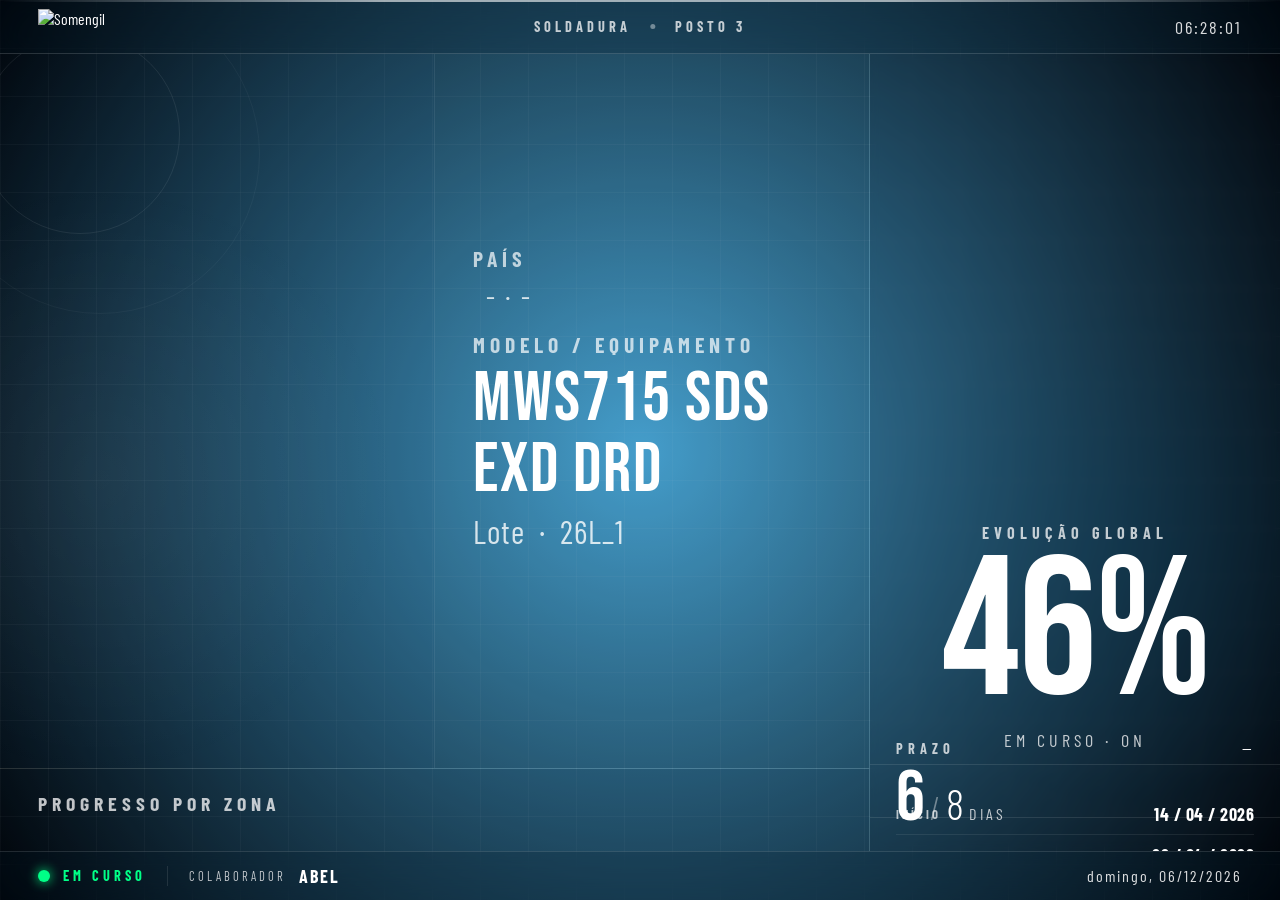
==== 3/index.html @ 0447f0f2 "Estrutura 1-5 (PS1, PS2a, PS3, PS4, PS5) com estilo partilhado shared/weld.css Co-Authored-By: Claud" ====
<!DOCTYPE html>
<html lang="pt">
<head>
<meta charset="UTF-8">
<meta name="viewport" content="width=device-width, initial-scale=1.0">
<title>SOMENGIL · PS3</title>
<link href="https://fonts.googleapis.com/css2?family=Bebas+Neue&family=Barlow+Condensed:wght@300;400;600;700;900&display=swap" rel="stylesheet">
<link rel="stylesheet" href="../shared/weld.css">
</head>
<body>

<div class="top-accent"></div>
<div class="bg-grid"></div>
<div class="bg-glow-left"></div>
<div class="bg-glow-right"></div>

<div class="shell">

  <!-- HEADER -->
  <header>
    <div class="h-logo">
      <img src="https://res.cloudinary.com/djxxk3ipz/image/upload/v1776687956/somengil_logo_white_wzwrm0.png" alt="Somengil">
    </div>

    <div class="h-center">
      <span class="h-badge">Soldadura</span>
      <div class="h-sep"></div>
      <span class="h-badge">Posto 3</span>
    </div>

    <span class="h-time" id="htime">—</span>
  </header>

  <!-- MAIN -->
  <main>

    <!-- LEFT -->
    <div class="left">

      <!-- HERO -->
      <div class="hero">
        <div class="hero-evolucao" style="align-items:center;justify-content:center;padding:0;overflow:visible;position:relative;" id="globeContainer">
          <!-- Three.js globe renders here -->
        </div>

        <div class="hero-id">
          <div class="id-modelo-label">País</div>
          <div class="id-pais">
            <span class="id-flag"></span>
            <span class="id-pais-info">- · -</span>
          </div>

          <div class="id-cliente-label" style="margin-top:clamp(10px,2vh,20px);">Modelo / Equipamento</div>
          <div class="id-modelo">MWS715 SDS EXD DRD</div>
          <div class="id-lote">Lote &nbsp;·&nbsp; 26L_1</div>
        </div>
      </div>

      <div class="divider-h"></div>

      <!-- ZONAS -->
      <div class="zonas-panel">
        <div class="zonas-title">Progresso por Zona</div>
        <div class="zonas-grid" id="zonasGrid"></div>
      </div>

    </div>

    <!-- RIGHT -->
    <div class="right">

      <!-- EVOLUÇÃO -->
      <div class="globe-section" style="flex-direction:column;gap:clamp(6px,1vh,10px);position:relative;">
        <div class="h-priority h-priority-left" id="prioridadeAtiva" hidden>
          <span class="h-priority-label">Prioridade Ativa</span>
          <span class="h-priority-value" id="prioridadeAtivaValue">—</span>
        </div>
        <div style="margin-top:auto;font-size:clamp(14px,1.8vh,20px);font-weight:700;letter-spacing:5px;text-transform:uppercase;color:rgba(255,255,255,0.75);">Evolução Global</div>
        <div id="evNum" style="font-family:'Bebas Neue',sans-serif;font-size:clamp(140px,22vh,340px);line-height:.85;letter-spacing:-2px;">46%</div>
        <div id="statusLabel" style="font-size:clamp(15px,2vh,22px);letter-spacing:4px;color:rgba(255,255,255,0.75);text-transform:uppercase;">Em Curso · ON</div>
        <div class="prio-curso" id="prioCurso" hidden>
          <div class="prio-curso-top">
            <div>
              <div class="prio-curso-label">Prioridade em Curso</div>
              <div class="prio-curso-name" id="prioCursoName">—</div>
            </div>
            <div class="prio-curso-pct"><span id="prioCursoPct">0</span><small>%</small></div>
          </div>
          <div class="prio-curso-track">
            <div class="prio-curso-bar" id="prioCursoBar"></div>
          </div>
        </div>
      </div>

      <!-- PRAZO -->
      <div class="prazo-section">
        <div class="prazo-top">
          <span class="prazo-label">Prazo</span>
          <span class="prazo-folga" id="folgaSpan">—</span>
        </div>
        <div class="prazo-numbers">
          <div class="prazo-used" id="prazoUsed">6</div>
          <div class="prazo-div">/</div>
          <div class="prazo-total">8</div>
          <div class="prazo-unit">dias</div>
        </div>
        <div class="prazo-track">
          <div class="prazo-fill-bar" id="prazoBar"></div>
        </div>
      </div>

      <!-- DETALHES -->
      <div class="details-section">
        <div class="details-inner">
          <div class="detail-row">
            <span class="d-k">Início</span>
            <span class="d-v">14 / 04 / 2026</span>
          </div>
          <div class="detail-row">
            <span class="d-k">Previsto</span>
            <span class="d-v">22 / 04 / 2026</span>
          </div>
        </div>
      </div>

    </div>

  </main>

  <!-- FOOTER -->
  <footer>
    <div class="f-left">
      <div class="f-dot"></div>
      <span class="f-status">Em Curso</span>
      <span class="f-op-divider" style="width:1px;height:20px;background:rgba(255,255,255,0.1);margin:0 8px;flex-shrink:0;"></span>
      <span class="f-op-label">Colaborador</span>
      <span class="f-op">ABEL</span>
    </div>
    <div class="f-right">
      <div class="f-date" id="fdate">—</div>
    </div>
  </footer>

</div>

<!-- Vídeo de pausa: aparece a cada ~2.5min (visível enquanto a playlist toca + 2min oculto), canto inf. esquerdo.
     Dois elementos empilhados para suportar crossfade entre vídeos da playlist. -->
<div id="breakVideoStage" class="break-stage">
  <video id="breakVideoA" class="break-video break-video-a is-active" preload="auto" playsinline></video>
  <video id="breakVideoB" class="break-video break-video-b" preload="auto" playsinline></video>
</div>

<script src="https://cdnjs.cloudflare.com/ajax/libs/three.js/r128/three.min.js"></script>
<script src="./ps3-priority-progress.js"></script>
<script>
const SHEET_CONFIG_DEFAULT = {
  id: '1GQUB52a2gKR429bjqJrNkbP5rjR7Z_4v85z9M7_Cr8Y',
  tab: 'PM1',
  keyHeader: null,
  keyValue: null,
  targetHeader: 'EVOLUÇÃO',
  targetColumn: 'Y',
};

// Cache system to avoid multiple fetches
let sheetCache = {};
let sheetCachePromises = {};

function getCacheKey(config) {
  const cfg = Object.assign({}, SHEET_CONFIG_DEFAULT, config);
  return `${cfg.id}|${cfg.tab}`;
}

function getSheetEndpoint(config) {
  const sheetId = encodeURIComponent(config.id);
  const sheetTab = encodeURIComponent(config.tab);
  // Com `range` (ex: 'L22:M26') pede só esse bloco de células, sem linha de cabeçalho.
  if (config.range) {
    return `https://docs.google.com/spreadsheets/d/${sheetId}/gviz/tq?tqx=out:json&sheet=${sheetTab}&range=${encodeURIComponent(config.range)}&headers=0`;
  }
  return `https://docs.google.com/spreadsheets/d/${sheetId}/gviz/tq?tqx=out:json&sheet=${sheetTab}&headers=1`;
}

function parseGvizResponse(text) {
  const match = text.match(/google\.visualization\.Query\.setResponse\((.*)\);?$/s);
  if (!match) {
    throw new Error('Invalid Google Sheets response format');
  }
  return JSON.parse(match[1]);
}

function normalizeString(value) {
  return String(value || '').trim().normalize('NFC').toLowerCase();
}

function columnLetterToIndex(letter) {
  if (!letter) return -1;
  const normalized = String(letter).trim().toUpperCase();
  let index = 0;
  for (let i = 0; i < normalized.length; i += 1) {
    const charCode = normalized.charCodeAt(i);
    if (charCode < 65 || charCode > 90) {
      return -1;
    }
    index = index * 26 + (charCode - 65 + 1);
  }
  return index - 1;
}

function findSheetCell(table, headerLabel, fallbackColumn) {
  if (!table || !Array.isArray(table.cols)) {
    return -1;
  }

  // Prioritize column letter if provided
  if (fallbackColumn) {
    const fallbackIndex = columnLetterToIndex(fallbackColumn);
    if (fallbackIndex >= 0 && fallbackIndex < table.cols.length) {
      return fallbackIndex;
    }
  }

  // Fall back to header matching
  if (headerLabel) {
    const label = normalizeString(headerLabel);
    return table.cols.findIndex(col => normalizeString(col.label || col.id || '') === label);
  }

  return -1;
}

function getValueFromRow(row, index) {
  if (!row || !Array.isArray(row.c) || index < 0) {
    return null;
  }
  const cell = row.c[index];
  if (!cell) {
    return null;
  }
  return cell.v != null ? cell.v : (cell.f != null ? cell.f : null);
}

function findRowByKey(table, keyHeader, keyValue) {
  if (!Array.isArray(table.rows) || table.rows.length === 0) {
    return null;
  }
  if (keyHeader && keyValue) {
    const keyIndex = findSheetCell(table, keyHeader);
    if (keyIndex >= 0) {
      const found = table.rows.find(row => {
        const cellValue = getValueFromRow(row, keyIndex);
        return normalizeString(cellValue) === normalizeString(keyValue);
      });
      if (found) {
        return found;
      }
    }
  }
  return table.rows[0] || null;
}

function parseSheetPercentage(value) {
  if (value == null) {
    return null;
  }

  if (typeof value === 'number') {
    const pct = Math.abs(value) <= 1 ? value * 100 : value;
    return Math.round(pct);
  }

  const str = String(value).trim();
  const percentMatch = str.match(/^(-?\d+(?:[\.,]\d+)?)\s*%$/);
  if (percentMatch) {
    return Math.round(Number(percentMatch[1].replace(',', '.')));
  }

  const numericMatch = str.replace(/\s+/g, '').replace(',', '.').match(/(-?\d+(?:\.\d+)?)/);
  if (!numericMatch) {
    return null;
  }
  const numeric = Number(numericMatch[1]);
  const pct = numeric <= 1 ? numeric * 100 : numeric;
  return Math.round(pct);
}

function parseSheetDate(value) {
  if (value == null) {
    return null;
  }

  // Handle Google Sheets date format like "Date(2026,3,14)"
  const dateMatch = String(value).match(/Date\((\d+),(\d+),(\d+)\)/);
  if (dateMatch) {
    const year = parseInt(dateMatch[1]);
    const month = parseInt(dateMatch[2]); // 0-based in JS Date
    const day = parseInt(dateMatch[3]);
    const date = new Date(year, month, day);
    return date;
  }

  // Try to parse as regular date string
  const date = new Date(String(value));
  if (!isNaN(date.getTime())) {
    return date;
  }

  return null;
}

function formatSheetDate(value) {
  const date = parseSheetDate(value);
  if (!date) {
    return String(value);
  }
  return date.toLocaleDateString('pt-PT', { day: '2-digit', month: '2-digit', year: 'numeric' });
}

function getDaysDiff(dateValue1, dateValue2) {
  const date1 = parseSheetDate(dateValue1);
  const date2 = parseSheetDate(dateValue2);
  
  if (!date1 || !date2) {
    return null;
  }

  // Reset time to midnight for accurate day difference
  date1.setHours(0, 0, 0, 0);
  date2.setHours(0, 0, 0, 0);

  return Math.floor((date2 - date1) / (1000 * 60 * 60 * 24));
}

async function fetchSheetTable(config) {
  const endpoint = getSheetEndpoint(config);
  const response = await fetch(endpoint, { cache: 'no-cache' });
  if (!response.ok) {
    throw new Error(`Sheet fetch failed: ${response.status} ${response.statusText}`);
  }
  const text = await response.text();
  const json = parseGvizResponse(text);
  if (!json || !json.table) {
    throw new Error('Sheet response did not contain table data');
  }
  return json.table;
}

function buildRowLookup(table, row) {
  const valuesByHeader = {};
  const valuesByColumn = {};

  if (!row || !Array.isArray(table.cols)) {
    return { valuesByHeader, valuesByColumn };
  }

  table.cols.forEach((col, index) => {
    const value = getValueFromRow(row, index);
    valuesByColumn[index] = value;

    const normalizedLabel = normalizeString(col.label || col.id || `col${index}`);
    valuesByHeader[normalizedLabel] = value;
  });

  return { valuesByHeader, valuesByColumn };
}

async function loadSheetDataCached(config = {}, options = {}) {
  const cfg = Object.assign({}, SHEET_CONFIG_DEFAULT, config);
  const cacheKey = getCacheKey(cfg);
  const forceReload = options.forceReload === true;

  if (!forceReload && sheetCache[cacheKey]) {
    return sheetCache[cacheKey];
  }

  if (!forceReload && sheetCachePromises[cacheKey]) {
    return await sheetCachePromises[cacheKey];
  }

  const promise = (async () => {
    const table = await fetchSheetTable(cfg);
    const row = findRowByKey(table, cfg.keyHeader, cfg.keyValue);
    if (!row) {
      throw new Error('No data row found in sheet');
    }

    const lookup = buildRowLookup(table, row);
    const result = { table, row, valuesByHeader: lookup.valuesByHeader, valuesByColumn: lookup.valuesByColumn };

    sheetCache[cacheKey] = result;
    delete sheetCachePromises[cacheKey];
    return result;
  })();

  sheetCachePromises[cacheKey] = promise;
  try {
    return await promise;
  } catch (error) {
    delete sheetCachePromises[cacheKey];
    throw error;
  }
}

async function loadSheetRow(config = {}) {
  const cached = await loadSheetDataCached(config);
  return cached;
}

function getSheetRowValue(rowData, targetHeader, targetColumn) {
  if (!rowData) {
    return null;
  }

  if (targetHeader) {
    const normalizedHeader = normalizeString(targetHeader);
    if (Object.prototype.hasOwnProperty.call(rowData.valuesByHeader, normalizedHeader)) {
      return rowData.valuesByHeader[normalizedHeader];
    }
  }

  if (targetColumn) {
    const index = columnLetterToIndex(targetColumn);
    if (index >= 0) {
      return rowData.valuesByColumn[index];
    }
  }

  return null;
}

async function loadSheetValue(config = {}) {
  const cfg = Object.assign({}, SHEET_CONFIG_DEFAULT, config);
  const cached = await loadSheetDataCached(cfg);

  return getSheetRowValue(cached, cfg.targetHeader, cfg.targetColumn);
}

function rowValuesSnapshot(rowData) {
  if (!rowData || !rowData.valuesByHeader) {
    return '';
  }
  const entries = Object.entries(rowData.valuesByHeader).sort(([a], [b]) => a.localeCompare(b));
  return JSON.stringify(entries);
}

// Watcher genérico de um separador inteiro: re-fetcha periodicamente e chama
// onChange sempre que o conteúdo da tabela mudar (snapshot por hash das células).
function watchSheetTab(config = {}, onChange, intervalMs = 20000) {
  const cfg = Object.assign({}, SHEET_CONFIG_DEFAULT, config);
  let lastSnapshot = null;
  let stopped = false;

  function tableSnapshot(table) {
    if (!table || !Array.isArray(table.rows)) return '';
    // Concatena valores brutos de todas as linhas/colunas
    const parts = [];
    for (let i = 0; i < table.rows.length; i += 1) {
      const row = table.rows[i];
      if (!row || !Array.isArray(row.c)) { parts.push(''); continue; }
      for (let j = 0; j < row.c.length; j += 1) {
        const cell = row.c[j];
        parts.push(cell ? (cell.v != null ? String(cell.v) : (cell.f != null ? String(cell.f) : '')) : '');
      }
      parts.push('|');
    }
    return parts.join(',');
  }

  async function check() {
    if (stopped) return;
    try {
      const table = await fetchSheetTable(cfg);
      const snapshot = tableSnapshot(table);
      if (snapshot !== lastSnapshot) {
        lastSnapshot = snapshot;
        onChange();
      }
    } catch (error) {
      console.warn(`Sheet watch error (${cfg.tab}):`, error);
    }
  }

  check();
  const intervalId = setInterval(check, intervalMs);
  return () => {
    stopped = true;
    clearInterval(intervalId);
  };
}

function watchSheetRow(config = {}, onChange, intervalMs = 20000) {
  let lastSnapshot = null;
  let stopped = false;

  async function check() {
    if (stopped) return;
    try {
      const cached = await loadSheetDataCached(config, { forceReload: true });
      const snapshot = rowValuesSnapshot(cached);
      if (snapshot !== lastSnapshot) {
        lastSnapshot = snapshot;
        onChange(cached);
      }
    } catch (error) {
      console.warn('Sheet watch error:', error);
    }
  }

  check();
  const intervalId = setInterval(check, intervalMs);
  return () => {
    stopped = true;
    clearInterval(intervalId);
  };
}

/**
 * Calcula dias úteis (segunda a sexta) entre duas datas em Portugal
 * @param {Date|String|Number} startDate - Data inicial
 * @param {Date|String|Number} endDate - Data final
 * @param {Boolean} includeStartDay - Se inclui o primeiro dia (padrão: true)
 * @param {Number} year - Ano para determinar feriados (padrão: ano da startDate)
 * @returns {Number} Número de dias úteis
 */
function getWorkDaysCount(startDate, endDate, includeStartDay = true, year = null) {
  const start = parseSheetDate(startDate);
  const end = parseSheetDate(endDate);
  
  if (!start || !end) {
    return null;
  }

  // Feriados nacionais em Portugal (formato: MM-DD)
  const ptHolidays = [
    '01-01', // Ano Novo
    '04-25', // Dia da Liberdade
    '05-01', // Dia do Trabalho
    '06-10', // Dia de Portugal
    '08-15', // Assunção
    '10-05', // Proclamação da República
    '11-01', // Dia de Todos os Santos
    '12-01', // Restauração da Independência
    '12-25', // Natal
  ];

  // Feriados móveis para 2026
  const mobileHolidays2026 = [
    '02-17', // Terça de Carnaval
    '04-17', // Sexta-feira Santa
  ];

  const year4Start = start.getFullYear();
  if (year === year4Start) {
    ptHolidays.push(...mobileHolidays2026);
  }

  const isHoliday = (date) => {
    const monthDay = String(date.getMonth() + 1).padStart(2, '0') + '-' + String(date.getDate()).padStart(2, '0');
    return ptHolidays.includes(monthDay);
  };

  const isWorkDay = (date) => {
    const dayOfWeek = date.getDay();
    // 0 = domingo, 1 = segunda, ..., 5 = sexta, 6 = sábado
    return dayOfWeek >= 1 && dayOfWeek <= 5 && !isHoliday(date);
  };

  let count = 0;
  const current = new Date(start);
  current.setHours(0, 0, 0, 0);
  end.setHours(0, 0, 0, 0);

  // Ajestar se não inclui o dia de início
  if (!includeStartDay) {
    current.setDate(current.getDate() + 1);
  }

  while (current <= end) {
    if (isWorkDay(current)) {
      count++;
    }
    current.setDate(current.getDate() + 1);
  }

  return count;
}

/**
 * Retorna informações de prazo com dias úteis
 * @param {Date|String|Number} startDate - Data de início
 * @param {Date|String|Number} dueDate - Data prevista
 * @param {Date|String|Number} todayDate - Data atual (padrão: hoje)
 * @returns {Object} { totalWorkDays, remainingWorkDays, percentage }
 */
function getDeadlineInfo(startDate, dueDate, todayDate = new Date()) {
  const start = parseSheetDate(startDate);
  const due = parseSheetDate(dueDate);
  const today = parseSheetDate(todayDate);
  
  if (!start || !due || !today) {
    return null;
  }

  const totalWorkDays = getWorkDaysCount(start, due, true, start.getFullYear());
  const remainingWorkDays = getWorkDaysCount(today, due, false, today.getFullYear());
  
  return {
    totalWorkDays,
    remainingWorkDays,
    daysElapsed: totalWorkDays - remainingWorkDays,
    percentage: totalWorkDays > 0 ? Math.round(((totalWorkDays - remainingWorkDays) / totalWorkDays) * 100) : 0
  };
}

/**
 * Retorna o emoji da bandeira baseado no nome do país
 * @param {String} countryName - Nome do país
 * @returns {String} Emoji da bandeira ou 🇺🇳 se não encontrado
 */
function getCountryFlag(countryName) {
  if (!countryName || typeof countryName !== 'string') {
    return '🇺🇳'; // United Nations flag as fallback
  }

  const country = countryName.trim().toLowerCase();

  // Mapeamento de países para códigos ISO de 2 letras
  const countryMap = {
    'portugal': 'PT',
    'portuguesa': 'PT',
    'espanha': 'ES',
    'spain': 'ES',
    'frança': 'FR',
    'france': 'FR',
    'itália': 'IT',
    'italy': 'IT',
    'alemanha': 'DE',
    'germany': 'DE',
    'reino unido': 'GB',
    'united kingdom': 'GB',
    'uk': 'GB',
    'estados unidos': 'US',
    'united states': 'US',
    'usa': 'US',
    'brasil': 'BR',
    'brazil': 'BR',
    'méxico': 'MX',
    'mexico': 'MX',
    'peru': 'PE',
    'perú': 'PE',
    'chile': 'CL',
    'colômbia': 'CO',
    'colombia': 'CO',
    'argentina': 'AR',
    'equador': 'EC',
    'ecuador': 'EC',
    'uruguai': 'UY',
    'uruguay': 'UY',
    'paraguai': 'PY',
    'paraguay': 'PY',
    'venezuela': 'VE',
    'bolívia': 'BO',
    'bolivia': 'BO',
    'panamá': 'PA',
    'panama': 'PA',
    'costa rica': 'CR',
    'costa-rica': 'CR',
    'nicarágua': 'NI',
    'nicaragua': 'NI',
    'honduras': 'HN',
    'el salvador': 'SV',
    'elsalvador': 'SV',
    'guatemala': 'GT',
    'belize': 'BZ',
    'andorra': 'AD',
    'angola': 'AO',
    'moçambique': 'MZ',
    'mozambique': 'MZ',
    'cabo verde': 'CV',
    'caboverde': 'CV',
    'guiné-bissau': 'GW',
    'guine-bissau': 'GW',
    'são tomé e príncipe': 'ST',
    'sao tome e principe': 'ST',
    'timor-leste': 'TL',
    'timor leste': 'TL',
    'macau': 'MO',
    'macao': 'MO',
    // Resto da Europa
    'suiça': 'CH',
    'suíça': 'CH',
    'suica': 'CH',
    'switzerland': 'CH',
    'áustria': 'AT',
    'austria': 'AT',
    'bélgica': 'BE',
    'belgica': 'BE',
    'belgium': 'BE',
    'holanda': 'NL',
    'países baixos': 'NL',
    'paises baixos': 'NL',
    'netherlands': 'NL',
    'luxemburgo': 'LU',
    'luxembourg': 'LU',
    'irlanda': 'IE',
    'ireland': 'IE',
    'noruega': 'NO',
    'norway': 'NO',
    'suécia': 'SE',
    'suecia': 'SE',
    'sweden': 'SE',
    'finlândia': 'FI',
    'finlandia': 'FI',
    'finland': 'FI',
    'dinamarca': 'DK',
    'denmark': 'DK',
    'islândia': 'IS',
    'islandia': 'IS',
    'iceland': 'IS',
    'polónia': 'PL',
    'polonia': 'PL',
    'poland': 'PL',
    'república checa': 'CZ',
    'republica checa': 'CZ',
    'czech republic': 'CZ',
    'czechia': 'CZ',
    'eslováquia': 'SK',
    'eslovaquia': 'SK',
    'slovakia': 'SK',
    'hungria': 'HU',
    'hungary': 'HU',
    'roménia': 'RO',
    'romenia': 'RO',
    'romania': 'RO',
    'bulgária': 'BG',
    'bulgaria': 'BG',
    'grécia': 'GR',
    'grecia': 'GR',
    'greece': 'GR',
    'ucrânia': 'UA',
    'ucrania': 'UA',
    'ukraine': 'UA',
    'turquia': 'TR',
    'turkey': 'TR',
    // Médio Oriente
    'israel': 'IL',
    'arábia saudita': 'SA',
    'arabia saudita': 'SA',
    'saudi arabia': 'SA',
    'emirados árabes unidos': 'AE',
    'emirados arabes unidos': 'AE',
    'uae': 'AE',
    'qatar': 'QA',
    'catar': 'QA',
    'kuwait': 'KW',
    'líbano': 'LB',
    'libano': 'LB',
    'lebanon': 'LB',
    'jordânia': 'JO',
    'jordania': 'JO',
    'jordan': 'JO',
    // Ásia
    'china': 'CN',
    'japão': 'JP',
    'japao': 'JP',
    'japan': 'JP',
    'coreia do sul': 'KR',
    'south korea': 'KR',
    'india': 'IN',
    'índia': 'IN',
    'indonésia': 'ID',
    'indonesia': 'ID',
    'tailândia': 'TH',
    'tailandia': 'TH',
    'thailand': 'TH',
    'vietname': 'VN',
    'vietnam': 'VN',
    'filipinas': 'PH',
    'philippines': 'PH',
    'malásia': 'MY',
    'malasia': 'MY',
    'malaysia': 'MY',
    'singapura': 'SG',
    'singapore': 'SG',
    // Norte de África
    'marrocos': 'MA',
    'morocco': 'MA',
    'argélia': 'DZ',
    'argelia': 'DZ',
    'algeria': 'DZ',
    'tunísia': 'TN',
    'tunisia': 'TN',
    'egito': 'EG',
    'egipto': 'EG',
    'egypt': 'EG',
    // África subsaariana
    'áfrica do sul': 'ZA',
    'africa do sul': 'ZA',
    'south africa': 'ZA',
    'nigéria': 'NG',
    'nigeria': 'NG',
    'quénia': 'KE',
    'quenia': 'KE',
    'kenya': 'KE',
    // América do Norte
    'canadá': 'CA',
    'canada': 'CA',
    // Oceania
    'austrália': 'AU',
    'australia': 'AU',
    'nova zelândia': 'NZ',
    'nova zelandia': 'NZ',
    'new zealand': 'NZ'
  };

  const countryCode = countryMap[country];
  if (!countryCode) {
    return '🇺🇳'; // Fallback
  }

  // Converter código ISO para emoji de bandeira
  // A = 127462 (🇦), B = 127463 (🇧), etc.
  const flag = countryCode
    .toUpperCase()
    .split('')
    .map(char => String.fromCodePoint(127462 + char.charCodeAt(0) - 65))
    .join('');

  return flag;
}

/**
 * Retorna as coordenadas geográficas (latitude, longitude) de um país
 * @param {String} countryName - Nome do país
 * @returns {Object} {lat, lon} ou coordenadas de Portugal como fallback
 */
function getCountryCoordinates(countryName) {
  if (!countryName || typeof countryName !== 'string') {
    return { lat: 38.7, lon: -9.1 }; // Portugal como fallback
  }

  const country = countryName.trim().toLowerCase();

  // Mapeamento de países para coordenadas [latitude, longitude]
  const coordinatesMap = {
    'portugal': { lat: 38.7, lon: -9.1 },
    'portuguesa': { lat: 38.7, lon: -9.1 },
    'espanha': { lat: 40.4, lon: -3.7 },
    'spain': { lat: 40.4, lon: -3.7 },
    'frança': { lat: 48.9, lon: 2.4 },
    'france': { lat: 48.9, lon: 2.4 },
    'itália': { lat: 41.9, lon: 12.5 },
    'italy': { lat: 41.9, lon: 12.5 },
    'alemanha': { lat: 52.5, lon: 13.4 },
    'germany': { lat: 52.5, lon: 13.4 },
    'reino unido': { lat: 51.5, lon: -0.1 },
    'united kingdom': { lat: 51.5, lon: -0.1 },
    'uk': { lat: 51.5, lon: -0.1 },
    'estados unidos': { lat: 38.9, lon: -77.0 },
    'united states': { lat: 38.9, lon: -77.0 },
    'usa': { lat: 38.9, lon: -77.0 },
    'brasil': { lat: -15.8, lon: -47.9 },
    'brazil': { lat: -15.8, lon: -47.9 },
    'méxico': { lat: 19.4, lon: -99.1 },
    'mexico': { lat: 19.4, lon: -99.1 },
    'peru': { lat: -9.2, lon: -75.0 },
    'perú': { lat: -9.2, lon: -75.0 },
    'chile': { lat: -33.4, lon: -70.7 },
    'colômbia': { lat: 4.7, lon: -74.1 },
    'colombia': { lat: 4.7, lon: -74.1 },
    'argentina': { lat: -34.6, lon: -58.4 },
    'equador': { lat: -0.2, lon: -78.5 },
    'ecuador': { lat: -0.2, lon: -78.5 },
    'uruguai': { lat: -34.9, lon: -56.2 },
    'uruguay': { lat: -34.9, lon: -56.2 },
    'paraguai': { lat: -25.3, lon: -57.6 },
    'paraguay': { lat: -25.3, lon: -57.6 },
    'venezuela': { lat: 10.5, lon: -66.9 },
    'bolívia': { lat: -16.5, lon: -68.1 },
    'bolivia': { lat: -16.5, lon: -68.1 },
    'panamá': { lat: 8.98, lon: -79.5 },
    'panama': { lat: 8.98, lon: -79.5 },
    'costa rica': { lat: 9.93, lon: -84.1 },
    'costa-rica': { lat: 9.93, lon: -84.1 },
    'nicarágua': { lat: 12.1, lon: -86.3 },
    'nicaragua': { lat: 12.1, lon: -86.3 },
    'honduras': { lat: 14.1, lon: -87.2 },
    'el salvador': { lat: 13.7, lon: -89.2 },
    'elsalvador': { lat: 13.7, lon: -89.2 },
    'guatemala': { lat: 14.6, lon: -90.5 },
    'belize': { lat: 17.3, lon: -88.8 },
    'andorra': { lat: 42.5, lon: 1.5 },
    'angola': { lat: -8.8, lon: 13.2 },
    'moçambique': { lat: -25.9, lon: 32.6 },
    'mozambique': { lat: -25.9, lon: 32.6 },
    'cabo verde': { lat: 14.9, lon: -23.5 },
    'caboverde': { lat: 14.9, lon: -23.5 },
    'guiné-bissau': { lat: 11.9, lon: -15.6 },
    'guine-bissau': { lat: 11.9, lon: -15.6 },
    'são tomé e príncipe': { lat: 0.3, lon: 6.7 },
    'sao tome e principe': { lat: 0.3, lon: 6.7 },
    'timor-leste': { lat: -8.6, lon: 125.6 },
    'timor leste': { lat: -8.6, lon: 125.6 },
    'macau': { lat: 22.2, lon: 113.5 },
    'macao': { lat: 22.2, lon: 113.5 },
    // Resto da Europa
    'suiça': { lat: 46.95, lon: 7.45 },
    'suíça': { lat: 46.95, lon: 7.45 },
    'suica': { lat: 46.95, lon: 7.45 },
    'switzerland': { lat: 46.95, lon: 7.45 },
    'áustria': { lat: 48.2, lon: 16.4 },
    'austria': { lat: 48.2, lon: 16.4 },
    'bélgica': { lat: 50.85, lon: 4.35 },
    'belgica': { lat: 50.85, lon: 4.35 },
    'belgium': { lat: 50.85, lon: 4.35 },
    'holanda': { lat: 52.37, lon: 4.9 },
    'países baixos': { lat: 52.37, lon: 4.9 },
    'paises baixos': { lat: 52.37, lon: 4.9 },
    'netherlands': { lat: 52.37, lon: 4.9 },
    'luxemburgo': { lat: 49.6, lon: 6.13 },
    'luxembourg': { lat: 49.6, lon: 6.13 },
    'irlanda': { lat: 53.35, lon: -6.26 },
    'ireland': { lat: 53.35, lon: -6.26 },
    'noruega': { lat: 59.91, lon: 10.75 },
    'norway': { lat: 59.91, lon: 10.75 },
    'suécia': { lat: 59.33, lon: 18.07 },
    'suecia': { lat: 59.33, lon: 18.07 },
    'sweden': { lat: 59.33, lon: 18.07 },
    'finlândia': { lat: 60.17, lon: 24.94 },
    'finlandia': { lat: 60.17, lon: 24.94 },
    'finland': { lat: 60.17, lon: 24.94 },
    'dinamarca': { lat: 55.68, lon: 12.57 },
    'denmark': { lat: 55.68, lon: 12.57 },
    'islândia': { lat: 64.13, lon: -21.82 },
    'islandia': { lat: 64.13, lon: -21.82 },
    'iceland': { lat: 64.13, lon: -21.82 },
    'polónia': { lat: 52.23, lon: 21.01 },
    'polonia': { lat: 52.23, lon: 21.01 },
    'poland': { lat: 52.23, lon: 21.01 },
    'república checa': { lat: 50.08, lon: 14.44 },
    'republica checa': { lat: 50.08, lon: 14.44 },
    'czech republic': { lat: 50.08, lon: 14.44 },
    'czechia': { lat: 50.08, lon: 14.44 },
    'eslováquia': { lat: 48.15, lon: 17.11 },
    'eslovaquia': { lat: 48.15, lon: 17.11 },
    'slovakia': { lat: 48.15, lon: 17.11 },
    'hungria': { lat: 47.5, lon: 19.04 },
    'hungary': { lat: 47.5, lon: 19.04 },
    'roménia': { lat: 44.43, lon: 26.1 },
    'romenia': { lat: 44.43, lon: 26.1 },
    'romania': { lat: 44.43, lon: 26.1 },
    'bulgária': { lat: 42.7, lon: 23.32 },
    'bulgaria': { lat: 42.7, lon: 23.32 },
    'grécia': { lat: 37.98, lon: 23.73 },
    'grecia': { lat: 37.98, lon: 23.73 },
    'greece': { lat: 37.98, lon: 23.73 },
    'ucrânia': { lat: 50.45, lon: 30.52 },
    'ucrania': { lat: 50.45, lon: 30.52 },
    'ukraine': { lat: 50.45, lon: 30.52 },
    'turquia': { lat: 39.93, lon: 32.86 },
    'turkey': { lat: 39.93, lon: 32.86 },
    // Médio Oriente
    'israel': { lat: 31.78, lon: 35.22 },
    'arábia saudita': { lat: 24.71, lon: 46.68 },
    'arabia saudita': { lat: 24.71, lon: 46.68 },
    'saudi arabia': { lat: 24.71, lon: 46.68 },
    'emirados árabes unidos': { lat: 24.45, lon: 54.38 },
    'emirados arabes unidos': { lat: 24.45, lon: 54.38 },
    'uae': { lat: 24.45, lon: 54.38 },
    'qatar': { lat: 25.28, lon: 51.52 },
    'catar': { lat: 25.28, lon: 51.52 },
    'kuwait': { lat: 29.38, lon: 47.99 },
    'líbano': { lat: 33.89, lon: 35.5 },
    'libano': { lat: 33.89, lon: 35.5 },
    'lebanon': { lat: 33.89, lon: 35.5 },
    'jordânia': { lat: 31.95, lon: 35.93 },
    'jordania': { lat: 31.95, lon: 35.93 },
    'jordan': { lat: 31.95, lon: 35.93 },
    // Ásia
    'china': { lat: 39.91, lon: 116.4 },
    'japão': { lat: 35.68, lon: 139.69 },
    'japao': { lat: 35.68, lon: 139.69 },
    'japan': { lat: 35.68, lon: 139.69 },
    'coreia do sul': { lat: 37.57, lon: 126.98 },
    'south korea': { lat: 37.57, lon: 126.98 },
    'india': { lat: 28.61, lon: 77.21 },
    'índia': { lat: 28.61, lon: 77.21 },
    'indonésia': { lat: -6.21, lon: 106.85 },
    'indonesia': { lat: -6.21, lon: 106.85 },
    'tailândia': { lat: 13.75, lon: 100.5 },
    'tailandia': { lat: 13.75, lon: 100.5 },
    'thailand': { lat: 13.75, lon: 100.5 },
    'vietname': { lat: 21.03, lon: 105.85 },
    'vietnam': { lat: 21.03, lon: 105.85 },
    'filipinas': { lat: 14.6, lon: 120.98 },
    'philippines': { lat: 14.6, lon: 120.98 },
    'malásia': { lat: 3.14, lon: 101.69 },
    'malasia': { lat: 3.14, lon: 101.69 },
    'malaysia': { lat: 3.14, lon: 101.69 },
    'singapura': { lat: 1.35, lon: 103.82 },
    'singapore': { lat: 1.35, lon: 103.82 },
    // Norte de África
    'marrocos': { lat: 34.02, lon: -6.83 },
    'morocco': { lat: 34.02, lon: -6.83 },
    'argélia': { lat: 36.75, lon: 3.06 },
    'argelia': { lat: 36.75, lon: 3.06 },
    'algeria': { lat: 36.75, lon: 3.06 },
    'tunísia': { lat: 36.81, lon: 10.18 },
    'tunisia': { lat: 36.81, lon: 10.18 },
    'egito': { lat: 30.04, lon: 31.24 },
    'egipto': { lat: 30.04, lon: 31.24 },
    'egypt': { lat: 30.04, lon: 31.24 },
    // África subsaariana
    'áfrica do sul': { lat: -25.75, lon: 28.19 },
    'africa do sul': { lat: -25.75, lon: 28.19 },
    'south africa': { lat: -25.75, lon: 28.19 },
    'nigéria': { lat: 9.08, lon: 7.4 },
    'nigeria': { lat: 9.08, lon: 7.4 },
    'quénia': { lat: -1.29, lon: 36.82 },
    'quenia': { lat: -1.29, lon: 36.82 },
    'kenya': { lat: -1.29, lon: 36.82 },
    // América do Norte
    'canadá': { lat: 45.42, lon: -75.7 },
    'canada': { lat: 45.42, lon: -75.7 },
    // Oceania
    'austrália': { lat: -35.28, lon: 149.13 },
    'australia': { lat: -35.28, lon: 149.13 },
    'nova zelândia': { lat: -41.29, lon: 174.78 },
    'nova zelandia': { lat: -41.29, lon: 174.78 },
    'new zealand': { lat: -41.29, lon: 174.78 }
  };

  return coordinatesMap[country] || null;
}

</script>
<script>
/* ── CORES ── */
const ec = v => v >= 75 ? '#00ff87' : v >= 40 ? '#00d4ff' : '#ffaa00';
const bc = v => v === 100 ? '#00ff87' : v > 0 ? '#00d4ff' : null;

/* ── CONFIGURAÇÃO DE SHEET ── */
const SHEET_POLL_INTERVAL = 20000;
// PS3 é a fonte primária (watcher detecta mudanças neste separador).
// O renderSheetData re-fetch ao PS3 e a outros separadores via fetchSecondaryRowFields.
const SHEET_CONFIG = { id: '1GQUB52a2gKR429bjqJrNkbP5rjR7Z_4v85z9M7_Cr8Y', tab: 'PS3' };

const FALLBACK_EV = 46;
const evEl = document.getElementById('evNum');
const modelEl = document.querySelector('.id-modelo');
let modelDataAvailable = false;
const MODEL_FALLBACK = modelEl ? modelEl.textContent.trim() : 'MWS715 SDS EXD DRD';
const loteEl = document.querySelector('.id-lote');
const LOTE_FALLBACK = loteEl ? loteEl.textContent.trim() : 'Lote · 26L_1';
const paisInfoEl = document.querySelector('.id-pais-info');
const PAIS_INFO_FALLBACK = paisInfoEl ? paisInfoEl.textContent.trim() : 'Peru · EN';
const flagEl = document.querySelector('.id-flag');
const paisContainerEl = document.querySelector('.id-pais');
const dataInicioEl = document.querySelectorAll('.d-v')[0];
const DATA_INICIO_FALLBACK = dataInicioEl ? dataInicioEl.textContent.trim() : '14 / 04 / 2026';
const dataPrevistaEl = document.querySelectorAll('.d-v')[1];
const DATA_PREVISTA_FALLBACK = dataPrevistaEl ? dataPrevistaEl.textContent.trim() : '22 / 04 / 2026';
const folgaEl = document.getElementById('folgaSpan');
const prazoUsedEl = document.getElementById('prazoUsed');
const prazoBarEl = document.getElementById('prazoBar');
const prazoTotalEl = document.querySelector('.prazo-total');
const statusEl = document.getElementById('statusLabel');
const zg = document.getElementById('zonasGrid');

const ZONA_CONFIGS = [
  { nome: 'Cuba', tab: 'PS3', header: 'CUBA', column: 'O' },
  { nome: 'Estrutura', tab: 'PS3', header: 'ESTRUTURA', column: 'P' },
  {
    nome: 'Planeamento',
    type: 'list',
    tall: true,
    listSource: {
      tab: 'soldaduraEditávelMulti',
      header: 'LOTE',
      column: 'D',
      // Lotes cuja coluna K (FIM SOLDADURA / ACABAMENTO) já está preenchida
      // ficam visualmente esbatidos (concluídos).
      dimHeader: 'FIM SOLDADURA / ACABAMENTO',
      dimColumn: 'K',
      hideHeader: true,
      limit: 5,
    },
  },
  {
    nome: 'Histórico',
    type: 'list',
    listSource: {
      tab: 'PS3',
      mode: 'range-row-headers',
      range: 'CU1:DT2',
      matchValue: '3',
      hideHeader: true,
      gridLayout: { cols: 4, rows: 3, flow: 'column' },
    },
  },
  { nome: 'Envolventes', tab: 'PS3', header: 'Envolventes', column: 'R' },
  { nome: 'Interior', tab: 'PS3', header: 'INTERIOR', column: 'Q' },
  {
    nome: 'Próxima Prioridade',
    type: 'single',
    singleSource: {
      tab: 'PS3',
      header: 'Próxima Prioridade',
      column: 'CN',
    },
  },
];

// Cache simples para a lista de lotes — partilhado pelo refresh periódico
const ZONA_LIST_CACHE = {};

// Modelo+Lote actual (vindo do PS3!D2). Actualizado por refreshPs1Details.
// Usado para destacar o item correspondente nas listas (ex: Planeamento).
let currentModeloLote = null;

// Normaliza uma string para comparação de "modelo - lote":
// minúsculas, sem espaços extra à volta do "-", sem acentos.
function normalizeModeloLote(str) {
  return String(str || '')
    .normalize('NFD').replace(/[\u0300-\u036f]/g, '')
    .toLowerCase()
    .replace(/\s*-\s*/g, '-')   // "MWS500 SDS - 87L" → "mws500 sds-87l"
    .replace(/\s+/g, ' ')        // colapsa espaços múltiplos
    .trim();
}

// Percorre todos os itens das listas no DOM e marca como .active aqueles
// que correspondem ao modelo+lote actual. Idempotente — pode ser chamada
// quantas vezes for preciso.
function applyActiveHighlight() {
  const target = currentModeloLote ? normalizeModeloLote(currentModeloLote) : null;
  document.querySelectorAll('.zona-card-list-item').forEach(el => {
    const match = target && normalizeModeloLote(el.textContent) === target;
    el.classList.toggle('active', !!match);
  });
}

function updateEvolucao(value) {
  const pct = Number.isFinite(value) ? value : FALLBACK_EV;
  evEl.textContent = `${pct}%`;
  evEl.style.color = ec(pct);
  evEl.style.textShadow = `0 0 60px ${ec(pct)}40`;
}

function getFieldValue(rowData, header, column, fallback = null) {
  const value = rowData ? getSheetRowValue(rowData, header, column) : null;
  if (value == null || (typeof value === 'string' && value.trim() === '')) {
    return fallback;
  }
  return value;
}

function renderText(el, value, fallback = '') {
  if (!el) return;
  el.textContent = value != null ? String(value) : fallback;
}

function renderLote(value) {
  if (!loteEl) return;
  loteEl.innerHTML = `Lote &nbsp;·&nbsp; ${String(value != null ? value : LOTE_FALLBACK)}`;
}

// Helper: escape básico para conteúdo dinâmico inserido via innerHTML
function escapeHtml(str) {
  return String(str == null ? '' : str)
    .replace(/&/g, '&amp;')
    .replace(/</g, '&lt;')
    .replace(/>/g, '&gt;')
    .replace(/"/g, '&quot;')
    .replace(/'/g, '&#39;');
}

// Promises in-flight de fetch a separadores secundários, para de-dupe no mesmo tick.
const SECONDARY_TAB_INFLIGHT = {};

function fetchSecondaryTable(tab) {
  if (!SECONDARY_TAB_INFLIGHT[tab]) {
    SECONDARY_TAB_INFLIGHT[tab] = fetchSheetTable({ id: SHEET_CONFIG_DEFAULT.id, tab })
      .finally(() => { delete SECONDARY_TAB_INFLIGHT[tab]; });
  }
  return SECONDARY_TAB_INFLIGHT[tab];
}

// Vai buscar a linha 2 (primeira linha de dados) de um separador e devolve os
// campos pedidos como { [chave]: valor }. Cada campo é { header, column }.
// Faz de-dupe se já existe um fetch em curso para o mesmo separador.
async function fetchSecondaryRowFields(tab, fields) {
  const table = await fetchSecondaryTable(tab);
  const out = {};
  if (!table || !Array.isArray(table.rows) || !table.rows[0]) {
    return out;
  }
  const firstRow = table.rows[0];
  Object.keys(fields).forEach(key => {
    const { header, column } = fields[key];
    const idx = findSheetCell(table, header, column);
    out[key] = idx >= 0 ? getValueFromRow(firstRow, idx) : null;
  });
  return out;
}

// Lê valores de várias colunas em várias linhas de um separador.
// `columns` é um objecto { chave: { header, column } } a definir as colunas pretendidas.
// `startRow`/`endRow` são números de linha 1-indexed da Sheet (linha 1 = cabeçalho).
// Devolve um array de objectos, um por linha de dados, com as chaves pedidas.
//
// Nota técnica: o gviz com headers=1 desloca os índices — a linha 2 da Sheet
// corresponde a rows[0], a linha 3 a rows[1], etc. Esta função abstrai isso.
async function fetchSecondaryRowsRange(tab, columns, startRow, endRow) {
  const table = await fetchSecondaryTable(tab);
  if (!table || !Array.isArray(table.rows)) return [];

  // Resolver o índice de cada coluna uma vez
  const resolved = {};
  Object.keys(columns).forEach(key => {
    const { header, column } = columns[key];
    resolved[key] = findSheetCell(table, header, column);
  });

  // Linha N (1-indexed) da Sheet → rows[N-2] no gviz (porque rows[0] = linha 2)
  const startIdx = Math.max(0, startRow - 2);
  const endIdx = Math.min(table.rows.length - 1, endRow - 2);

  const out = [];
  for (let i = startIdx; i <= endIdx; i += 1) {
    const row = table.rows[i];
    if (!row) continue;
    const obj = {};
    Object.keys(resolved).forEach(key => {
      const idx = resolved[key];
      obj[key] = idx >= 0 ? getValueFromRow(row, idx) : null;
    });
    out.push(obj);
  }
  return out;
}

// Vai buscar valores de uma coluna do separador `tab` para alimentar um card-lista.
//
// Modo "column" (default): lê primeiras N linhas da coluna `column` (ou pelo `header`).
// Modo "row-headers": lê os labels do cabeçalho (linha 1) das colunas entre
// `startColumn` e `endColumn`, e devolve só aqueles cuja célula da linha 2
// não está vazia. Útil para mostrar "que postos estão activos agora".
// Modo "range-row-headers": lê cabeçalhos e valores nas duas linhas de um intervalo.
async function fetchZonaListValues(source) {
  const cfg = {
    id: SHEET_CONFIG_DEFAULT.id,
    tab: source.tab,
    range: source.range,
  };
  const table = await fetchSheetTable(cfg);

  if (source.mode === 'range-row-headers') {
    if (!table || !Array.isArray(table.rows) || table.rows.length < 2) {
      return [];
    }
    const headerRow = table.rows[0];
    const valueRow = table.rows[1];
    if (!headerRow || !valueRow || !Array.isArray(headerRow.c) || !Array.isArray(valueRow.c)) {
      return [];
    }
    const matchValue = String(source.matchValue);
    const values = [];
    const columnCount = Math.min(headerRow.c.length, valueRow.c.length);
    for (let i = 0; i < columnCount; i += 1) {
      const header = getValueFromRow(headerRow, i);
      const value = getValueFromRow(valueRow, i);
      if (header == null || value == null || String(value).trim() !== matchValue) continue;
      const label = String(header).trim();
      if (label !== '') values.push(label.replace(/\./g, '_'));
    }
    return values;
  }

  if (source.mode === 'row-headers') {
    if (!table || !Array.isArray(table.cols) || !Array.isArray(table.rows) || !table.rows[0]) {
      return [];
    }
    const startIdx = columnLetterToIndex(source.startColumn);
    const endIdx = columnLetterToIndex(source.endColumn);
    if (startIdx < 0 || endIdx < 0 || endIdx < startIdx) {
      return [];
    }
    const ignore = new Set((source.ignoreLabels || []).map(s => String(s).trim()));
    const firstRow = table.rows[0]; // linha 2 da Sheet (gviz com headers=1 desloca)
    const limit = Math.max(1, source.limit || 50);
    if (source.percentLabel !== undefined && source.percentLabel !== null) {
      const percentLabel = String(source.percentLabel).trim();
      const values = [];
      for (let i = startIdx + 1; i <= endIdx && i < table.cols.length && values.length < limit; i += 1) {
        const col = table.cols[i] || {};
        const label = col.label != null && String(col.label).trim() !== ''
          ? String(col.label).trim()
          : String(col.id || '').trim();
        if (label !== percentLabel) continue;

        const value = getValueFromRow(firstRow, i);
        let isHundredPercent = typeof value === 'number' && (value === 1 || value === 100);
        if (!isHundredPercent && value != null && String(value).trim() !== '') {
          const normalized = String(value).trim().replace(',', '.').replace(/%\s*$/, '').trim();
          isHundredPercent = Number.isFinite(Number(normalized)) && Number(normalized) === 100;
        }
        if (!isHundredPercent) continue;

        const previousCol = table.cols[i - 1] || {};
        const previousLabel = previousCol.label != null && String(previousCol.label).trim() !== ''
          ? String(previousCol.label).trim()
          : String(previousCol.id || '').trim();
        if (previousLabel !== '' && previousLabel !== percentLabel) values.push(previousLabel);
      }
      return values;
    }
    // matchValue: se definido, só mostra colunas cuja célula da linha 2
    // tenha esse valor exacto.
    const matchValue = source.matchValue;
    const hasMatchFilter = matchValue !== undefined && matchValue !== null;
    const values = [];
    for (let i = startIdx; i <= endIdx && i < table.cols.length && values.length < limit; i += 1) {
      const value = getValueFromRow(firstRow, i);
      if (value == null || String(value).trim() === '') continue;

      if (hasMatchFilter) {
        const num = typeof value === 'number'
          ? value
          : Number(String(value).trim().replace(',', '.'));
        if (!Number.isFinite(num) || num !== Number(matchValue)) continue;
      }

      const col = table.cols[i] || {};
      const rawLabel = col.label != null && String(col.label).trim() !== ''
        ? String(col.label).trim()
        : String(col.id || '').trim();
      if (rawLabel === '' || ignore.has(rawLabel)) continue;

      values.push(rawLabel);
    }
    return values;
  }

  // Modo default: percorre as primeiras linhas de uma única coluna
  // Modo default: percorre as primeiras linhas de uma única coluna.
  // Se `dimColumn`/`dimHeader` for fornecido, cada item vem como { value, dim }
  // onde dim=true se a célula da coluna de "dim" nessa mesma linha não estiver vazia.
  const colIndex = findSheetCell(table, source.header, source.column);
  if (colIndex < 0 || !Array.isArray(table.rows)) {
    return [];
  }
  const dimColIndex = (source.dimColumn || source.dimHeader)
    ? findSheetCell(table, source.dimHeader, source.dimColumn)
    : -1;
  const limit = Math.max(1, source.limit || 5);
  const values = [];
  for (let i = 0; i < table.rows.length && values.length < limit; i += 1) {
    const v = getValueFromRow(table.rows[i], colIndex);
    if (v != null && String(v).trim() !== '') {
      const item = { value: String(v).trim(), dim: false };
      if (dimColIndex >= 0) {
        const dimVal = getValueFromRow(table.rows[i], dimColIndex);
        item.dim = dimVal != null && String(dimVal).trim() !== '';
      }
      values.push(item);
    }
  }
  return values;
}

function buildZonaPctCard(config, rowData) {
  // Suporta dois modos:
  //   1) rowData é a linha completa do PM1 → vai buscar via getFieldValue
  //   2) rowData = { __raw: valor } → usa o valor directamente (cards lidos de separadores externos)
  let raw;
  if (rowData && Object.prototype.hasOwnProperty.call(rowData, '__raw')) {
    raw = rowData.__raw;
  } else {
    raw = getFieldValue(rowData, config.header, config.column, 0);
  }
  const pct = parseSheetPercentage(raw) || 0;
  const cls = pct === 100 ? 'done' : pct > 0 ? 'going' : 'empty';
  const col = bc(pct);
  const card = document.createElement('div');
  card.className = `zona-card ${cls}${config.tall ? ' tall' : ''}`;
  card.innerHTML = `
    <div class="zona-card-label">${escapeHtml(config.nome)}</div>
    <div class="zona-card-pct" style="color:${col || 'rgba(255,255,255,0.15)'}">${pct}%</div>
    <div class="zona-card-bar">
      <div class="zona-card-fill" style="width:${pct}%;background:${col || 'rgba(255,255,255,0.07)'}"></div>
    </div>`;
  return card;
}

function buildZonaListCard(config, items) {
  const list = Array.isArray(items) ? items : [];
  const cls = list.length > 0 ? 'going' : 'empty';
  const card = document.createElement('div');
  card.className = `zona-card list ${cls}${config.tall ? ' tall' : ''}`;

  // Cada item pode ser uma string (modo simples) ou um objecto { value, dim }
  // (quando há coluna auxiliar a controlar o "esbatido").
  const itemsHtml = list.length
    ? list.map(item => {
        const text = (item && typeof item === 'object') ? item.value : item;
        const dim = !!(item && typeof item === 'object' && item.dim);
        return `<div class="zona-card-list-item${dim ? ' dim' : ''}">${escapeHtml(text)}</div>`;
      }).join('')
    : '<div class="zona-card-list-empty">Sem dados</div>';

  const src = config.listSource || {};
  const headerLabel = src.headerLabel || src.header || 'LOTE';
  const headerHtml = src.hideHeader
    ? ''
    : `<div class="zona-card-list-header">${escapeHtml(headerLabel)}</div>`;

  // Layout em grid (ex: Histórico em 3×4 fluxo coluna-a-coluna)
  let itemsClass = 'zona-card-list-items';
  let itemsStyle = '';
  if (src.gridLayout) {
    const { cols = 3, rows = 4, flow = 'row' } = src.gridLayout;
    itemsClass += ' is-grid-list';
    itemsStyle = ` style="--grid-cols:${cols};--grid-rows:${rows};grid-auto-flow:${flow === 'column' ? 'column' : 'row'};"`;
  }

  card.innerHTML = `
    <div class="zona-card-label">${escapeHtml(config.nome)}</div>
    ${headerHtml}
    <div class="${itemsClass}"${itemsStyle}>${itemsHtml}</div>`;
  return card;
}

function buildZonaSingleCard(config, value) {
  const txt = value != null && String(value).trim() !== '' ? String(value).trim() : null;
  const cls = txt ? 'going' : 'empty';
  const card = document.createElement('div');
  card.className = `zona-card single ${cls}${config.tall ? ' tall' : ''}`;
  card.innerHTML = `
    <div class="zona-card-label">${escapeHtml(config.nome)}</div>
    <div class="zona-card-single-value">${escapeHtml(txt || '—')}</div>`;
  return card;
}

function renderZones(rowData) {
  zg.innerHTML = '';
  ZONA_CONFIGS.forEach(config => {
    if (config.type === 'list') {
      const src = config.listSource || {};
      const cacheKey = src.mode === 'row-headers'
        ? `list|${src.tab}|rowheaders|${src.startColumn}-${src.endColumn}`
        : src.mode === 'range-row-headers'
          ? `list|${src.tab}|${src.mode}|${src.range}`
          : `list|${src.tab}|${src.column || src.header}`;
      const cached = ZONA_LIST_CACHE[cacheKey];
      const card = buildZonaListCard(config, cached);
      zg.appendChild(card);

      fetchZonaListValues(src)
        .then(values => {
          ZONA_LIST_CACHE[cacheKey] = values;
          const fresh = buildZonaListCard(config, values);
          card.replaceWith(fresh);
          applyActiveHighlight();
        })
        .catch(err => console.warn(`Falha a carregar lista para "${config.nome}":`, err));
    } else if (config.type === 'single') {
      const src = config.singleSource || {};
      const cacheKey = `single|${src.tab}|${src.column || src.header}`;
      const cached = ZONA_LIST_CACHE[cacheKey];
      const card = buildZonaSingleCard(config, cached);
      zg.appendChild(card);

      fetchSecondaryRowFields(src.tab, {
        v: { header: src.header, column: src.column },
      }).then(({ v }) => {
        ZONA_LIST_CACHE[cacheKey] = v;
        const fresh = buildZonaSingleCard(config, v);
        card.replaceWith(fresh);
      }).catch(err => console.warn(`Falha a carregar valor para "${config.nome}":`, err));
    } else if (config.tab) {
      // Card percentual lido de um separador específico (ex: PS3)
      const cacheKey = `pct|${config.tab}|${config.column || config.header}`;
      const cached = ZONA_LIST_CACHE[cacheKey];
      // Render imediato com o que está em cache (evita pisca)
      const card = buildZonaPctCard(config, cached != null ? { __raw: cached } : null);
      zg.appendChild(card);

      fetchSecondaryRowFields(config.tab, {
        v: { header: config.header, column: config.column },
      }).then(({ v }) => {
        ZONA_LIST_CACHE[cacheKey] = v;
        // Constrói card fresco com o valor recebido
        const fresh = buildZonaPctCard(config, { __raw: v });
        card.replaceWith(fresh);
      }).catch(err => console.warn(`Falha a carregar pct para "${config.nome}":`, err));
    } else {
      zg.appendChild(buildZonaPctCard(config, rowData));
    }
  });
  // Aplica o destaque a quaisquer cartas-lista renderizadas a partir da cache
  applyActiveHighlight();
}

function updateDeadline(startValue, dueValue) {
  // Helper: limpa o bloco de prazo para o estado "sem dados"
  const clearDeadline = () => {
    const dash = '-';
    if (prazoUsedEl) {
      prazoUsedEl.textContent = dash;
      prazoUsedEl.style.color = 'rgba(255,255,255,0.4)';
      prazoUsedEl.style.textShadow = 'none';
    }
    if (prazoTotalEl) {
      prazoTotalEl.textContent = dash;
    }
    const unitEl = document.querySelector('.prazo-unit');
    if (unitEl) {
      unitEl.textContent = 'DIAS';
    }
    if (prazoBarEl) {
      prazoBarEl.style.width = '0%';
      prazoBarEl.style.background = 'rgba(255,255,255,0.15)';
    }
    if (folgaEl) {
      folgaEl.textContent = '—';
      folgaEl.style.color = 'rgba(255,255,255,0.4)';
    }
  };

  if (startValue == null || String(startValue).trim() === '' ||
      dueValue == null || String(dueValue).trim() === '') {
    clearDeadline();
    return;
  }

  const today = new Date();
  today.setHours(0, 0, 0, 0);

  const total = getWorkDaysCount(startValue, dueValue, true);
  const used = getWorkDaysCount(startValue, today, true);
  const remaining = getWorkDaysCount(today, dueValue, false);

  if (total == null || used == null || remaining == null) {
    clearDeadline();
    return;
  }

  const ratio = total > 0 ? Math.min(1, used / total) : 0;
  const overdue = used > total;
  const pc = overdue ? '#ff3b3b' : ratio >= .7 ? '#ffaa00' : '#00ff87';

  if (prazoUsedEl) {
    prazoUsedEl.textContent = used;
    prazoUsedEl.style.color = pc;
    prazoUsedEl.style.textShadow = `0 0 40px ${pc}50`;
  }
  if (prazoBarEl) {
    prazoBarEl.style.width = `${ratio * 100}%`;
    prazoBarEl.style.background = pc;
  }
  if (folgaEl) {
    folgaEl.textContent = `${remaining} dias restantes`;
    folgaEl.style.color = overdue ? '#ff3b3b' : remaining <= 3 ? '#ffaa00' : '#00ff87';
  }
  if (prazoTotalEl) {
    prazoTotalEl.textContent = total;
  }
  const unitEl = document.querySelector('.prazo-unit');
  if (unitEl) {
    unitEl.textContent = 'dias';
  }
}

function updateStatus(chaveValue) {
  if (!statusEl) return;
  const hasValue = chaveValue != null && String(chaveValue).trim().length > 0;
  statusEl.textContent = hasValue ? 'EM CURSO · ON' : 'STANDBY';
}

/* ── PAÍSES (montagemEditável!L22:M26) ── */
const PAIS_PLACEHOLDER = '- · -';
// Lido por range explícito: o gviz omite linhas vazias quando se pede o separador
// inteiro, pelo que o índice da linha deixa de corresponder ao número da linha na Sheet.
const PAIS_RANGE = { tab: 'montagemEditável', range: 'L22:M26' };

function setPaisEmpty() {
  if (!paisContainerEl) return;
  paisContainerEl.classList.remove('is-grid');
  paisContainerEl.innerHTML = `
    <span class="id-flag"></span>
    <span class="id-pais-info">${modelDataAvailable ? PAIS_PLACEHOLDER : '--'}</span>`;
}

function setPaisSingle(pais, idioma) {
  if (!paisContainerEl) return;
  if (!modelDataAvailable) { setPaisEmpty(); return; }
  paisContainerEl.classList.remove('is-grid');
  const flag = getCountryFlag(pais) || '';
  const idiomaTxt = idioma ? idioma.toUpperCase() : '—';
  paisContainerEl.innerHTML = `
    <span class="id-flag">${escapeHtml(flag)}</span>
    <span class="id-pais-info">${escapeHtml(pais.toUpperCase())} · ${escapeHtml(idiomaTxt)}</span>`;
}

function setPaisGrid(pares) {
  if (!paisContainerEl) return;
  if (!modelDataAvailable) { setPaisEmpty(); return; }
  paisContainerEl.classList.add('is-grid');
  paisContainerEl.innerHTML = pares.map(p => {
    const flag = getCountryFlag(p.pais) || '';
    const idiomaTxt = p.idioma ? p.idioma.toUpperCase() : '—';
    return `
      <div class="id-pais-cell">
        <span class="id-flag">${escapeHtml(flag)}</span>
        <span class="id-pais-info">${escapeHtml(p.pais.toUpperCase())} · ${escapeHtml(idiomaTxt)}</span>
      </div>`;
  }).join('');
}

function loadAndRenderPaises() {
  return fetchSheetTable({ id: SHEET_CONFIG_DEFAULT.id, ...PAIS_RANGE }).then(table => {
    const rows = table && Array.isArray(table.rows) ? table.rows : [];
    const cellText = (row, idx) => {
      const value = getValueFromRow(row, idx);
      return value != null ? String(value).trim() : '';
    };
    // Coluna 0 = L (país), coluna 1 = M (idioma)
    const valid = rows
      .map(row => ({ pais: cellText(row, 0), idioma: cellText(row, 1) }))
      .filter(r => r.pais !== '');

    if (valid.length === 0) {
      setPaisEmpty();
      if (typeof updateGlobeDestinations === 'function') {
        updateGlobeDestinations([]);
      }
      return;
    }

    // Ordenação alfabética pelo nome do país (locale PT, insensível a acentos/maiúsculas)
    valid.sort((a, b) => a.pais.localeCompare(b.pais, 'pt', { sensitivity: 'base' }));

    if (valid.length === 1) {
      setPaisSingle(valid[0].pais, valid[0].idioma);
    } else {
      setPaisGrid(valid);
    }

    // Marcar todos os países no globo (Portugal mantém-se sempre como origem)
    if (typeof updateGlobeDestinations === 'function') {
      updateGlobeDestinations(valid.map(r => r.pais));
    }
  }).catch(err => {
    console.warn('Falha a carregar países do montagemEditável:', err);
    setPaisEmpty();
    if (typeof updateGlobeDestinations === 'function') {
      updateGlobeDestinations([]);
    }
  });
}

// Modelo/Lote (PS3!D2), Início (PS3!J2), Previsto (PS3!F2) e estado (PS3!A2).
function refreshPs1Details() {
  const DATE_PLACEHOLDER = '-- / -- / ----';
  const MODEL_PLACEHOLDER = '—';

  // Separa "MWS500 SDS - 87L" → { modelo: "MWS500 SDS", lote: "87L" }.
  // Se não terminar em "<2 dígitos>L", devolve { modelo: <string toda>, lote: null }.
  function parseModeloLote(raw) {
    const text = raw == null ? '' : String(raw).trim();
    if (text === '' || /^[-–—]+$/.test(text)) return { modelo: '', lote: null };
    // Padrão: começa pela parte do modelo, segue " - " (espaços flexíveis), 2 dígitos + L no fim
    const m = text.match(/^(.*?)\s*-\s*(\d{2}L)$/);
    if (m) {
      return { modelo: m[1].trim(), lote: m[2] };
    }
    return { modelo: text, lote: null };
  }

  return fetchSecondaryRowFields('PS3', {
    inicio: { header: 'INÍCIO SOLDADURA / ACABAMENTO', column: 'J' },
    previsto: { header: 'DATA PRETENDIDA', column: 'F' },
    modeloLote: { header: 'LOTE', column: 'D' },
    chaveProcura: { header: 'Chave de Procura', column: 'A' },
  }).then(({ inicio, previsto, modeloLote, chaveProcura }) => {
    const inicioFmt = inicio != null && String(inicio).trim() !== ''
      ? formatSheetDate(inicio) || DATE_PLACEHOLDER
      : DATE_PLACEHOLDER;
    const previstoFmt = previsto != null && String(previsto).trim() !== ''
      ? formatSheetDate(previsto) || DATE_PLACEHOLDER
      : DATE_PLACEHOLDER;
    renderText(dataInicioEl, inicioFmt, DATE_PLACEHOLDER);
    renderText(dataPrevistaEl, previstoFmt, DATE_PLACEHOLDER);
    updateDeadline(inicio, previsto);

    const { modelo, lote } = parseModeloLote(modeloLote);
    modelDataAvailable = Boolean(modelo);
    renderText(modelEl, modelo || MODEL_PLACEHOLDER, MODEL_PLACEHOLDER);
    loadAndRenderPaises();
    if (loteEl) {
      loteEl.innerHTML = lote
        ? `Lote &nbsp;·&nbsp; ${escapeHtml(lote)}`
        : 'Sem Lote';
    }
    // Actualiza referência usada pelas listas para destacar o item activo
    currentModeloLote = (modelo && lote) ? `${modelo} - ${lote}` : null;
    applyActiveHighlight();

    updateStatus(chaveProcura);
  }).catch(err => {
    console.warn('Falha a carregar dados do PS3:', err);
    modelDataAvailable = false;
    loadAndRenderPaises();
    renderText(dataInicioEl, DATE_PLACEHOLDER, DATE_PLACEHOLDER);
    renderText(dataPrevistaEl, DATE_PLACEHOLDER, DATE_PLACEHOLDER);
    updateDeadline(null, null);
    renderText(modelEl, MODEL_PLACEHOLDER, MODEL_PLACEHOLDER);
    if (loteEl) {
      loteEl.innerHTML = 'Sem Lote';
    }
    updateStatus(null);
    currentModeloLote = null;
    applyActiveHighlight();
  });
}

function renderSheetData(sheetRow) {
  if (!sheetRow) return;

  // Modelo, Lote e datas vêm do PS3 (refreshPs1Details)
  // Evolução Global vem do PS3!AK (refreshPs1Fields)
  // Países vêm de montagemEditável (refrescados pelo seu próprio watcher — ver loadAndRenderPaises)
  refreshPs1Details();
  refreshPs1Fields();
  renderZones(sheetRow);
}

let currentPs3ProgressSource = null;

function refreshCurrentPs3Progress() {
  if (!currentPs3ProgressSource) {
    updatePrioridadeEmCurso(null, null);
    return;
  }
  const { table, row, priority } = currentPs3ProgressSource;
  updatePrioridadeEmCurso(priority, PS3PriorityProgress.calculate(table, row, priority));
}

async function fetchPs1Summary() {
  const table = await fetchSecondaryTable('PS3');
  const row = table && Array.isArray(table.rows) ? table.rows[0] : null;
  const readValue = (header, column) => {
    const index = findSheetCell(table, header, column);
    return index >= 0 ? getValueFromRow(row, index) : null;
  };
  const prioridadeAtiva = readValue('Posto3', 'CQ');
  return {
    prioridadeAtiva,
    table,
    row,
    geral: readValue('GERAL(T)', 'N'),
  };
}

// Faixa "Prioridade em Curso": % de realização da prioridade ativa.
// Fica escondida quando não há prioridade ativa; sem % disponível mostra 0%.
function updatePrioridadeEmCurso(prioridade, pct) {
  const box = document.getElementById('prioCurso');
  if (!box) return;
  const visible = Boolean(prioridade);
  const value = pct != null && Number.isFinite(Number(pct)) ? Number(pct) : 0;
  box.hidden = !visible;
  if (!visible) return;
  document.getElementById('prioCursoName').textContent = /^\d+$/.test(prioridade) ? `P${prioridade}` : prioridade;
  document.getElementById('prioCursoPct').textContent = value === 0 ? '0' : value.toFixed(1).replace('.', ',');
  document.getElementById('prioCursoBar').style.width = `${Math.max(0, Math.min(100, value))}%`;
}

function refreshPs1Fields() {
  return fetchPs1Summary().then(({ prioridadeAtiva, table, row, geral }) => {
    const ativaBox = document.getElementById('prioridadeAtiva');
    const ativaValueEl = document.getElementById('prioridadeAtivaValue');
    const prioridade = prioridadeAtiva != null && String(prioridadeAtiva).trim() !== ''
      ? String(prioridadeAtiva).trim()
      : null;
    if (ativaValueEl) ativaValueEl.textContent = prioridade || '—';
    if (ativaBox) ativaBox.classList.toggle('is-empty', !prioridade);
    currentPs3ProgressSource = prioridade ? { table, row, priority: prioridade } : null;
    refreshCurrentPs3Progress();

    const geralPct = parseSheetPercentage(geral);
    if (geralPct == null) {
      console.warn('[evolução] valor de GERAL(T) (PS3!N2) não parseável:', geral);
    } else {
      console.log('[evolução] GERAL(T) (PS3!N2) =', geral, '→', geralPct, '%');
    }
    updateEvolucao(geralPct != null ? geralPct : 0);
  }).catch(err => {
    console.warn('Falha a carregar prioridade ativa/evolução do PS3:', err);
    const ativaBox = document.getElementById('prioridadeAtiva');
    const ativaValueEl = document.getElementById('prioridadeAtivaValue');
    if (ativaValueEl) ativaValueEl.textContent = '—';
    if (ativaBox) ativaBox.classList.add('is-empty');
    currentPs3ProgressSource = null;
    updatePrioridadeEmCurso(null, null);
    updateEvolucao(0);
  });
}

function initializeSheetWatcher() {
  // Watcher principal: PS3 (fonte primária — ao mudar dispara re-render completo)
  const stopPs1 = watchSheetRow(SHEET_CONFIG, renderSheetData, SHEET_POLL_INTERVAL);

  // Watcher dedicado: montagemEditável (países) — dispara só re-render do bloco país
  const stopPaises = watchSheetTab(
    { tab: 'montagemEditável' },
    () => loadAndRenderPaises(),
    SHEET_POLL_INTERVAL
  );

  window.addEventListener('beforeunload', () => {
    stopPs1();
    stopPaises();
  });
}

initializeSheetWatcher();
setInterval(refreshCurrentPs3Progress, 60_000);

// Refresh automático da página inteira a cada 10 minutos.
// Boa prática para kiosks: liberta memória de caches/long-running JS, recarrega texturas
// e garante que qualquer fix no código entra em produção sem intervenção manual.
setTimeout(() => {
  window.location.reload();
}, 10 * 60 * 1000);

// Carregar dados iniciais do sheet para atualizar o globo imediatamente
loadSheetDataCached().then(cached => renderSheetData(cached)).catch(err => console.warn('Initial sheet load failed:', err));

/* ── DATE / TIME ── */
function updateTime() {
  const now = new Date();
  document.getElementById('htime').textContent =
    now.toLocaleTimeString('pt-PT', { hour: '2-digit', minute: '2-digit', second: '2-digit' });
  document.getElementById('fdate').textContent =
    now.toLocaleDateString('pt-PT', { weekday: 'short', day: '2-digit', month: 'short', year: 'numeric' });
}
updateTime(); setInterval(updateTime, 1000);

/* ── BREAK VIDEO: playlist com crossfade entre vídeos ─────────────────
   Estratégia:
   - 2 elementos <video> empilhados (A e B) que alternam
   - showPlaylist() carrega vídeo 0 em A, fade-in do stage
   - Quando A está perto do fim (1.5s antes), pré-carrega vídeo 1 em B e arranca-o
     mudo, depois faz crossfade (B fica activo, A inactivo)
   - Após o último vídeo terminar, fade-out do stage
   - Tenta autoplay com som; se o browser bloquear, faz retry mudo
   - Disparo automático: 2x por dia em horário fixo Lisboa (09:55 e 15:55)
   - Clique no logo: dispara a playlist imediatamente (testes/demos)
*/
(function setupBreakVideo() {
  const stage = document.getElementById('breakVideoStage');
  const videoA = document.getElementById('breakVideoA');
  const videoB = document.getElementById('breakVideoB');
  if (!stage || !videoA || !videoB) return;

  const PLAYLIST = [
    // Cloudinary auto-optimization: qualidade automática + formato moderno (WebM/AV1
    // onde suportado) + limite de 720p de largura. Reduz substancialmente o peso
    // sem alteração visível em ecrãs até FullHD.
    'https://res.cloudinary.com/djxxk3ipz/video/upload/q_auto,f_auto,w_720/v1778168513/pikaso-untitled-project-2026-05-07_a2clz5.mp4',
  ];
  // Horários fixos Lisboa (HH, MM) em que a playlist deve aparecer
  const SCHEDULE_LISBON = [[9, 55], [13, 55]];
  const FADE_OUT_MS = 0;            // sem fade — desaparece imediato
  const CROSSFADE_MS = 1500;        // bate certo com transition .break-video

  let nextScheduleId = null;
  let crossfadePrepId = null;
  let fadeOutCleanupId = null;
  let isPlaying = false;

  function clearPending() {
    [nextScheduleId, crossfadePrepId, fadeOutCleanupId].forEach(id => {
      if (id != null) clearTimeout(id);
    });
    nextScheduleId = crossfadePrepId = fadeOutCleanupId = null;
  }

  // Tenta dar play com som; se autoplay com som falhar, faz fallback mudo
  function tryPlay(v) {
    v.muted = false;
    const p = v.play();
    if (p && typeof p.then === 'function') {
      p.catch(() => {
        v.muted = true;
        v.play().catch(() => {/* desiste em silêncio */});
      });
    }
  }

  // Ajusta a largura do stage ao ratio do vídeo activo (evita bandas pretas).
  function syncStageWidth(v) {
    if (v.videoWidth > 0 && v.videoHeight > 0) {
      const ratio = v.videoWidth / v.videoHeight;
      const heightPx = stage.offsetHeight;
      if (heightPx > 0) {
        stage.style.width = `${heightPx * ratio}px`;
      }
    }
  }
  videoA.addEventListener('loadedmetadata', () => {
    if (videoA.classList.contains('is-active')) syncStageWidth(videoA);
  });
  videoB.addEventListener('loadedmetadata', () => {
    if (videoB.classList.contains('is-active')) syncStageWidth(videoB);
  });

  function hideAndScheduleNext() {
    isPlaying = false;
    stage.classList.remove('is-visible');
    fadeOutCleanupId = setTimeout(() => {
      [videoA, videoB].forEach(v => {
        try {
          v.pause();
          v.removeAttribute('src');
          v.load();
          v.classList.remove('is-active');
          v.onended = null;
          v.ontimeupdate = null;
          v.onerror = null;
        } catch (e) {}
      });
      fadeOutCleanupId = null;
    }, FADE_OUT_MS);
    scheduleNextLisbon();
  }

  // Limpa todos os listeners/timers associados a um slot
  function detachSlot(slot) {
    slot.onended = null;
    slot.ontimeupdate = null;
    slot.onerror = null;
    slot.onpause = null;
  }

  // Watchdog: ID do timer global que força fade-out se nada acontecer
  let watchdogId = null;
  function clearWatchdog() {
    if (watchdogId != null) { clearTimeout(watchdogId); watchdogId = null; }
  }
  function armWatchdog(slot, onTimeout) {
    clearWatchdog();
    // Se metadata ainda não chegou, usa fallback de 60s
    const duration = Number.isFinite(slot.duration) && slot.duration > 0 ? slot.duration : 60;
    const remainingMs = (duration - (slot.currentTime || 0)) * 1000 + 5000; // +5s margem
    watchdogId = setTimeout(() => {
      watchdogId = null;
      console.warn('[break-video] watchdog: vídeo não terminou no tempo esperado, forçando fade-out');
      onTimeout();
    }, remainingMs);
  }

  // Toca o vídeo no índice i no slot dado (videoA ou videoB).
  function playSlot(slotCurrent, slotOther, i) {
    if (i >= PLAYLIST.length) {
      clearWatchdog();
      hideAndScheduleNext();
      return;
    }

    slotCurrent.classList.add('is-active');
    slotOther.classList.remove('is-active');
    detachSlot(slotCurrent);

    slotCurrent.src = PLAYLIST[i];
    slotCurrent.load();
    tryPlay(slotCurrent);
    syncStageWidth(slotCurrent);

    const nextIdx = i + 1;
    let advanced = false;
    function advance() {
      if (advanced) return;
      advanced = true;
      detachSlot(slotCurrent);
      clearWatchdog();
      playSlot(slotOther, slotCurrent, nextIdx);
    }

    // Quando metadata chegar, arma watchdog com a duração real
    slotCurrent.addEventListener('loadedmetadata', () => {
      armWatchdog(slotCurrent, advance);
    }, { once: true });
    // Watchdog inicial (caso metadata demore) — 60s genérico
    armWatchdog(slotCurrent, advance);

    if (nextIdx < PLAYLIST.length) {
      // Crossfade quando faltarem CROSSFADE_MS para o fim
      let crossfadeStarted = false;
      slotCurrent.ontimeupdate = () => {
        if (crossfadeStarted || advanced) return;
        const remaining = (slotCurrent.duration - slotCurrent.currentTime) * 1000;
        if (Number.isFinite(remaining) && remaining <= CROSSFADE_MS) {
          crossfadeStarted = true;
          slotCurrent.ontimeupdate = null;

          slotOther.src = PLAYLIST[nextIdx];
          slotOther.load();
          const startNext = () => {
            slotOther.removeEventListener('canplay', startNext);
            tryPlay(slotOther);
            slotOther.classList.add('is-active');
            slotCurrent.classList.remove('is-active');
            // Continua fluxo a partir do slotOther
            advanced = true;
            detachSlot(slotCurrent);
            clearWatchdog();
            // Chama playSlot mas sem trocar src (já está carregado), apenas para
            // armar watchdog e listeners no slotOther:
            playSlotContinue(slotOther, slotCurrent, nextIdx);
          };
          slotOther.addEventListener('canplay', startNext, { once: true });
        }
      };
    }

    // Eventos de término / falha — todos chamam advance() (que despacha conforme nextIdx)
    slotCurrent.onended = advance;
    slotCurrent.onerror = (e) => {
      console.warn('[break-video] erro no vídeo, a avançar:', e);
      advance();
    };
  }

  // Continua o fluxo para um slot que já foi carregado (usado depois do crossfade).
  // Diferença para playSlot: não troca o src nem chama load().
  function playSlotContinue(slotCurrent, slotOther, i) {
    if (i >= PLAYLIST.length) {
      clearWatchdog();
      hideAndScheduleNext();
      return;
    }
    detachSlot(slotCurrent);

    const nextIdx = i + 1;
    let advanced = false;
    function advance() {
      if (advanced) return;
      advanced = true;
      detachSlot(slotCurrent);
      clearWatchdog();
      playSlot(slotOther, slotCurrent, nextIdx);
    }

    armWatchdog(slotCurrent, advance);

    if (nextIdx < PLAYLIST.length) {
      let crossfadeStarted = false;
      slotCurrent.ontimeupdate = () => {
        if (crossfadeStarted || advanced) return;
        const remaining = (slotCurrent.duration - slotCurrent.currentTime) * 1000;
        if (Number.isFinite(remaining) && remaining <= CROSSFADE_MS) {
          crossfadeStarted = true;
          slotCurrent.ontimeupdate = null;
          slotOther.src = PLAYLIST[nextIdx];
          slotOther.load();
          const startNext = () => {
            slotOther.removeEventListener('canplay', startNext);
            tryPlay(slotOther);
            slotOther.classList.add('is-active');
            slotCurrent.classList.remove('is-active');
            advanced = true;
            detachSlot(slotCurrent);
            clearWatchdog();
            playSlotContinue(slotOther, slotCurrent, nextIdx);
          };
          slotOther.addEventListener('canplay', startNext, { once: true });
        }
      };
    }

    slotCurrent.onended = advance;
    slotCurrent.onerror = (e) => {
      console.warn('[break-video] erro no vídeo, a avançar:', e);
      advance();
    };
  }

  function showPlaylist() {
    nextScheduleId = null;
    isPlaying = true;
    stage.classList.add('is-visible');
    playSlot(videoA, videoB, 0);
  }

  // Trigger manual: clique no logo força a playlist agora (se não está a tocar)
  function triggerNow() {
    if (isPlaying) return;
    clearPending();
    [videoA, videoB].forEach(v => { try { v.pause(); } catch (e) {} });
    showPlaylist();
  }

  const logoEl = document.querySelector('.h-logo');
  if (logoEl) {
    logoEl.style.cursor = 'pointer';
    logoEl.addEventListener('click', triggerNow);
  }

  // ── Agendador: dispara nos horários SCHEDULE_LISBON, em hora de Lisboa ──
  // Tolerância de 60s: se o page load acontecer entre 09:55 e 09:56, ainda dispara.

  // Devolve "HH:MM" actual em Lisboa (string ZULU-safe).
  function nowLisbon() {
    const fmt = new Intl.DateTimeFormat('pt-PT', {
      timeZone: 'Europe/Lisbon',
      hour12: false,
      year: 'numeric', month: '2-digit', day: '2-digit',
      hour: '2-digit', minute: '2-digit', second: '2-digit',
    });
    const parts = {};
    fmt.formatToParts(new Date()).forEach(p => { if (p.type !== 'literal') parts[p.type] = p.value; });
    return {
      // Date object representando este instante em Lisboa (mas montado como local)
      lisbonDate: new Date(`${parts.year}-${parts.month}-${parts.day}T${parts.hour}:${parts.minute}:${parts.second}`),
      h: parseInt(parts.hour, 10),
      m: parseInt(parts.minute, 10),
      s: parseInt(parts.second, 10),
    };
  }

  // Devolve { delayMs, justMissedRecent } para o próximo trigger horário.
  // Se um trigger ocorreu nos últimos 60s, dispara já (tolerância para reload).
  function nextLisbonTrigger() {
    const now = nowLisbon();
    const minutesNow = now.h * 60 + now.m + now.s / 60;
    const TOL_S = 60; // 60s de tolerância depois do horário

    // Verifica se algum horário ocorreu nos últimos 60s — se sim, dispara já
    for (const [hh, mm] of SCHEDULE_LISBON) {
      const target = hh * 60 + mm;
      const diffSec = (minutesNow - target) * 60; // segundos depois do horário
      if (diffSec >= 0 && diffSec <= TOL_S) {
        return { delayMs: 0, justMissed: true };
      }
    }

    // Caso contrário: encontra o próximo horário no futuro
    let bestDelay = Infinity;
    for (const [hh, mm] of SCHEDULE_LISBON) {
      const target = hh * 60 + mm;
      let deltaMin = target - minutesNow;
      if (deltaMin <= 0) deltaMin += 24 * 60; // amanhã
      if (deltaMin * 60 * 1000 < bestDelay) bestDelay = deltaMin * 60 * 1000;
    }
    return { delayMs: bestDelay, justMissed: false };
  }

  function scheduleNextLisbon() {
    if (nextScheduleId != null) clearTimeout(nextScheduleId);
    const { delayMs } = nextLisbonTrigger();
    nextScheduleId = setTimeout(() => {
      nextScheduleId = null;
      if (!isPlaying) showPlaylist();
      else scheduleNextLisbon(); // se ainda a tocar (improvável), tenta de novo
    }, delayMs);
  }

  scheduleNextLisbon();
})();

/* ── SYNC: prazo+details = altura do zonas-panel ── */
(function syncRightHeights() {
  const zonas = document.querySelector('.zonas-panel');
  const prazo = document.querySelector('.prazo-section');
  const details = document.querySelector('.details-section');
  if (!zonas || !prazo || !details) return;

  // box-sizing: border-box garante que height inclui padding
  prazo.style.boxSizing = 'border-box';
  details.style.boxSizing = 'border-box';

  function applyHeight() {
    const total = zonas.getBoundingClientRect().height;
    if (total <= 0) return;
    // Split: 65% prazo / 25% details — soma 90% do zonas-panel (10% libertado)
    prazo.style.height = `${total * 0.65}px`;
    details.style.height = `${total * 0.25}px`;
  }

  // Aplica imediatamente e ao redimensionar
  applyHeight();
  window.addEventListener('resize', applyHeight);
  if (typeof ResizeObserver !== 'undefined') {
    new ResizeObserver(applyHeight).observe(zonas);
  }
})();

/* ── THREE.JS GLOBE ── */
(function() {
  const container = document.getElementById('globeContainer');
  const W = container.offsetWidth;
  const H = container.offsetHeight;

  const scene    = new THREE.Scene();
  const camera   = new THREE.PerspectiveCamera(45, W / H, 0.1, 2000);
  camera.position.set(0, 30, 380);
  camera.lookAt(0, 0, 0);

  const renderer = new THREE.WebGLRenderer({ antialias: true, alpha: true });
  renderer.setSize(W, H);
  renderer.setPixelRatio(Math.min(window.devicePixelRatio, 1.5));
  renderer.setClearColor(0x000000, 0);
  container.appendChild(renderer.domElement);

  const RADIUS = 140 * 0.96;
  const globeGroup = new THREE.Group();
  scene.add(globeGroup);

  // Luzes (afectam apenas materiais que reagem a luz — Phong/Standard/etc.
  // O globo e a atmosfera usam BasicMaterial/ShaderMaterial, ficam intactos)
  scene.add(new THREE.AmbientLight(0xffffff, 0.6));
  const dirLight = new THREE.DirectionalLight(0xffffff, 0.9);
  dirLight.position.set(120, 180, 200);
  scene.add(dirLight);
  const fillLight = new THREE.DirectionalLight(0x88aaff, 0.35);
  fillLight.position.set(-150, -80, -100);
  scene.add(fillLight);

  // ── SHADERS ──
  const globeVS = `
    varying vec3 vNormal;
    varying vec2 vUv;
    void main() {
      gl_Position = projectionMatrix * modelViewMatrix * vec4(position,1.0);
      vNormal = normalize(normalMatrix * normal);
      vUv = uv;
    }`;
  const globeFS = `
    uniform sampler2D globeTexture;
    varying vec3 vNormal;
    varying vec2 vUv;
    void main() {
      vec3 diffuse = texture2D(globeTexture, vUv).xyz * 0.8;
      float intensity = 1.05 - dot(vNormal, vec3(0.0,0.0,1.0));
      vec3 atmosphere = vec3(1.0,1.0,1.0) * pow(intensity, 3.0) * 0.4;
      gl_FragColor = vec4(diffuse + atmosphere, 1.04);
    }`;

  const atmVS = `
    varying vec3 vNormal;
    void main() {
      vNormal = normalize(normalMatrix * normal);
      gl_Position = projectionMatrix * modelViewMatrix * vec4(position,1.0);
    }`;
  const atmFS = `
    varying vec3 vNormal;
    void main() {
      float intensity = pow(0.7 - dot(vNormal, vec3(0.0,0.0,1.0)), 4.0);
      gl_FragColor = vec4(1.0,1.0,1.0,1.0) * intensity;
    }`;

  // ── GLOBE SPHERE with texture ──
  const loader   = new THREE.TextureLoader();
  const EARTH_TX = 'https://res.cloudinary.com/djxxk3ipz/image/upload/v1776693284/WhatsApp_Image_2025-11-16_at_11.26.19_ssekf5.jpg';

  const globeGeo = new THREE.SphereGeometry(RADIUS, 64, 64);
  const globeMat = new THREE.ShaderMaterial({
    uniforms: { globeTexture: { value: null } },
    vertexShader: globeVS,
    fragmentShader: globeFS,
    blending: THREE.AdditiveBlending,
    transparent: true,
  });

  loader.load(EARTH_TX, (tex) => {
    tex.minFilter = THREE.LinearFilter;
    tex.magFilter = THREE.LinearFilter;
    globeMat.uniforms.globeTexture.value = tex;
    globeMat.needsUpdate = true;
  }, undefined, () => {
    globeMat.fragmentShader = `
      varying vec3 vNormal;
      void main() {
        float i = 1.05 - dot(vNormal, vec3(0,0,1));
        vec3 atm = vec3(0.05,0.2,0.5) * pow(i,2.5);
        gl_FragColor = vec4(vec3(0.02,0.06,0.14) + atm, 0.95);
      }`;
    globeMat.needsUpdate = true;
  });

  const globeMesh = new THREE.Mesh(globeGeo, globeMat);
  globeGroup.add(globeMesh);

  // Esfera interior escura — dá densidade visual ao globo (compensa o additive blending
  // do material principal, que tende a deixar passar o fundo). Ligeiramente menor que
  // a esfera do mapa para nunca aparecer por fora.
  const innerSphereMesh = new THREE.Mesh(
    new THREE.SphereGeometry(RADIUS * 0.985, 48, 48),
    new THREE.MeshBasicMaterial({
      color: 0x020610,        // azul-marinho muito escuro, quase preto
      transparent: true,
      opacity: 0.95,
      depthWrite: true,
    })
  );
  globeGroup.add(innerSphereMesh);

  // ── ATMOSPHERE ──
  const atmMesh = new THREE.Mesh(
    new THREE.SphereGeometry(RADIUS, 64, 64),
    new THREE.ShaderMaterial({
      vertexShader: atmVS,
      fragmentShader: atmFS,
      blending: THREE.AdditiveBlending,
      side: THREE.BackSide,
      transparent: true,
    })
  );
  atmMesh.scale.set(1.2, 1.2, 1.2);
  globeGroup.add(atmMesh);

  // ── DISC TEXTURE ──
  function makeDiscTexture() {
    const c = document.createElement('canvas');
    c.width = c.height = 64;
    const ctx = c.getContext('2d');
    const g = ctx.createRadialGradient(32,32,0,32,32,32);
    g.addColorStop(0,   'rgba(255,255,255,1)');
    g.addColorStop(0.4, 'rgba(255,255,255,0.9)');
    g.addColorStop(1,   'rgba(255,255,255,0)');
    ctx.fillStyle = g;
    ctx.beginPath(); ctx.arc(32,32,32,0,Math.PI*2); ctx.fill();
    const t = new THREE.CanvasTexture(c);
    return t;
  }

  // ── DOTS grid ──
  function toXYZ(lat, lon, r) {
    const phi   = (90 - lat)  * Math.PI / 180;
    const theta = (180 - lon) * Math.PI / 180;
    return new THREE.Vector3(
      -r * Math.sin(phi) * Math.cos(theta),
      -r * Math.cos(phi),
      -r * Math.sin(phi) * Math.sin(theta)
    );
  }

  function coordToPos(lat, lon, r) {
    const phi   = (90 - lat)  * Math.PI / 180;
    const theta = (180 - lon) * Math.PI / 180;
    return new THREE.Vector3(
      -r * Math.sin(phi) * Math.cos(theta),
       r * Math.cos(phi),
      -r * Math.sin(phi) * Math.sin(theta)
    );
  }

  const dotR   = RADIUS + RADIUS * 0.025;
  const posArr = [];
  for (let lat = -80; lat <= 80; lat += 5) {
    const cols = Math.round(Math.cos(lat * Math.PI / 180) * 36);
    for (let i = 0; i < cols; i++) {
      const lon = (i / cols) * 360 - 180;
      const p   = toXYZ(lat, lon, dotR);
      posArr.push(p.x, p.y, p.z);
    }
  }
  const dotGeo = new THREE.BufferGeometry();
  dotGeo.setAttribute('position', new THREE.Float32BufferAttribute(posArr, 3));
  const dotMat = new THREE.PointsMaterial({
    color: 0x05d5fa,
    size: 2.2,
    map: makeDiscTexture(),
    transparent: true,
    opacity: 0.8,
    alphaTest: 0.05,
    blending: THREE.AdditiveBlending,
    depthWrite: false,
  });
  globeGroup.add(new THREE.Points(dotGeo, dotMat));

  // ── MARKERS ──
  function addMarker(lat, lon, color) {
    const pos  = coordToPos(lat, lon, RADIUS + 3);
    const group = new THREE.Group();
    group.position.copy(pos);

    const mesh = new THREE.Mesh(
      new THREE.SphereGeometry(3.5, 12, 12),
      new THREE.MeshBasicMaterial({ color, transparent: true, opacity: 0.95 })
    );
    group.add(mesh);

    const ring = new THREE.Mesh(
      new THREE.RingGeometry(5, 7.5, 24),
      new THREE.MeshBasicMaterial({ color, transparent: true, opacity: 0.5, side: THREE.DoubleSide })
    );
    ring.lookAt(new THREE.Vector3(0,0,0));
    group.add(ring);

    globeGroup.add(group);
    return group;
  }

  // Cria a geometria de um pushpin 3D (esfera + haste cilíndrica + ponta cónica).
  // Construído com a ponta na origem, esfera ao longo de +Y. Cacheado por chave de cor.
  const PUSHPIN_CACHE = {};
  function getPushpin(headColor, shaftColor) {
    const key = `${headColor}|${shaftColor}`;
    if (PUSHPIN_CACHE[key]) return PUSHPIN_CACHE[key].clone();

    // Dimensões (proporcionais — pin discreto). RADIUS≈134, então mantemos pequeno.
    const headR = 4.5;
    const shaftLen = 9;
    const shaftR = 0.7;
    const tipLen = 1.8;

    const group = new THREE.Group();

    // Ponta (cone) — na origem, a apontar para -Y
    const tipGeo = new THREE.ConeGeometry(shaftR, tipLen, 12);
    const tipMesh = new THREE.Mesh(tipGeo, new THREE.MeshPhongMaterial({
      color: shaftColor, shininess: 80, specular: 0x666666,
    }));
    // ConeGeometry tem ponta em +Y por defeito; queremos ponta em -Y
    tipMesh.rotation.x = Math.PI;
    tipMesh.position.y = tipLen / 2;
    group.add(tipMesh);

    // Haste (cilindro)
    const shaftGeo = new THREE.CylinderGeometry(shaftR, shaftR, shaftLen, 16);
    const shaftMesh = new THREE.Mesh(shaftGeo, new THREE.MeshPhongMaterial({
      color: shaftColor, shininess: 80, specular: 0x666666,
    }));
    shaftMesh.position.y = tipLen + shaftLen / 2;
    group.add(shaftMesh);

    // Esfera (cabeça)
    const headGeo = new THREE.SphereGeometry(headR, 24, 18);
    const headMesh = new THREE.Mesh(headGeo, new THREE.MeshPhongMaterial({
      color: headColor, shininess: 50, specular: 0x222222,
    }));
    headMesh.position.y = tipLen + shaftLen + headR * 0.85; // ligeira sobreposição com a haste
    group.add(headMesh);

    PUSHPIN_CACHE[key] = group;
    return group.clone();
  }

  // Marcador em forma de pushpin 3D. A ponta fica nas coords (lat, lon)
  // e o pin orienta-se radialmente para fora (cabeça para o céu, ponta no globo).
  function add3DPinMarker(lat, lon, headColor, shaftColor) {
    const tipPos = coordToPos(lat, lon, RADIUS + 0.2);
    const outwardDir = tipPos.clone().normalize();

    const pin = getPushpin(headColor, shaftColor || '#cfd2d6');

    pin.position.copy(tipPos);
    const upLocal = new THREE.Vector3(0, 1, 0);
    pin.quaternion.setFromUnitVectors(upLocal, outwardDir);

    pin.renderOrder = 999;
    globeGroup.add(pin);
    return pin;
  }
  // Marcadores iniciais — Portugal como pushpin (esfera branca, haste cinzenta)
  let ptRing = add3DPinMarker(38.7, -9.1, '#ffffff', '#b8bcc2');
  let destRings = [];

  // Atualiza marcadores de destino. Aceita uma lista de nomes de países (ou um único string,
  // por compatibilidade com a API antiga). Países repetidos são ignorados.
  function updateGlobeDestinations(countries) {
    const list = Array.isArray(countries) ? countries : (countries ? [countries] : []);

    // Remover marcadores antigos
    destRings.forEach(g => globeGroup.remove(g));
    destRings = [];

    // Deduplicar (case-insensitive, ignorando acentos)
    const seen = new Set();
    list.forEach(name => {
      if (!name) return;
      const key = String(name).trim().toLowerCase().normalize('NFD').replace(/[\u0300-\u036f]/g, '');
      if (key === '' || seen.has(key)) return;
      seen.add(key);
      const coords = getCountryCoordinates(name);
      if (!coords) return;
      destRings.push(addMarker(coords.lat, coords.lon, 0x00ff87));
    });
  }
  // Wrapper de compatibilidade — código antigo ainda chama updateGlobeDestination(country)
  function updateGlobeDestination(country) {
    updateGlobeDestinations(country);
  }
  window.updateGlobeDestinations = updateGlobeDestinations;
  window.updateGlobeDestination = updateGlobeDestination;

  // O destino do globo será atualizado a partir de renderSheetData()

  globeGroup.rotation.y = THREE.MathUtils.degToRad(-(180 - 9.1));
  globeGroup.rotation.x = THREE.MathUtils.degToRad(20);

  let isRotating    = false;
  let rotStart      = 0;
  let rotStartAngle = 0;
  const ROT_DUR     = 8000;

  setInterval(() => {
    if (isRotating) return;
    isRotating    = true;
    rotStart      = Date.now();
    rotStartAngle = globeGroup.rotation.y;
  }, 5 * 60 * 1000);

  let t = 0;
  function animate() {
    requestAnimationFrame(animate);
    t += 0.008;

    const p = 0.88 + 0.18 * Math.sin(t * 3);
    // Pin de Portugal (3D) sem animação — só os marcadores de destino pulsam
    destRings.forEach(r => r.scale.set(p, p, 1));

    if (!isRotating) globeGroup.rotation.y -= 0.0015;

    if (isRotating) {
      const elapsed  = Date.now() - rotStart;
      const progress = Math.min(elapsed / ROT_DUR, 1);
      const ease     = progress < 0.5 ? 2*progress*progress : -1+(4-2*progress)*progress;
      globeGroup.rotation.y = rotStartAngle + ease * Math.PI * 2;
      if (progress >= 1) { globeGroup.rotation.y = rotStartAngle; isRotating = false; }
    }

    renderer.render(scene, camera);
  }
  animate();

  // Resize com ResizeObserver — mais robusto do que window.resize
  // (dispara também quando o layout do grid muda, não só quando a janela muda)
  const ro = new ResizeObserver(() => {
    const W2 = container.offsetWidth, H2 = container.offsetHeight;
    if (W2 === 0 || H2 === 0) return;
    camera.aspect = W2 / H2;
    camera.updateProjectionMatrix();
    renderer.setSize(W2, H2);
  });
  ro.observe(container);
})();
</script>
</body>
</html>
---- shared/weld.css ----
*, *::before, *::after { box-sizing: border-box; margin: 0; padding: 0; }

:root {
  --cyan:  #00d4ff;
  --green: #00ff87;
  --amber: #ffaa00;
  --red:   #ff3b3b;
  --bg:    #03060d;

  /* Alturas de referência — centralizam os números mágicos */
  --header-h: clamp(52px, 6vh, 70px);
  --footer-h: clamp(46px, 5.5vh, 60px);
  --side-pad: clamp(20px, 3vw, 48px);
}

html, body {
  width: 100%; height: 100%;
  background: radial-gradient(circle at center, rgba(81,184,234,1) 0%, rgba(0,0,0,1) 100%);
  background-attachment: fixed;
  color: #fff;
  font-family: 'Barlow Condensed', sans-serif;
  overflow-x: hidden;
  overflow-y: auto;
}

/* ══════════════════════════════════════
   LAYOUT
══════════════════════════════════════ */
.shell {
  display: grid;
  grid-template-rows: var(--header-h) 1fr var(--footer-h);
  height: 100vh;
  height: 100dvh; /* usa dvh quando disponível para evitar saltos em mobile */
  position: relative;
  min-height: 0;
}

/* ══════════════════════════════════════
   BACKGROUND TEXTURE
══════════════════════════════════════ */
.bg-grid {
  position: fixed;
  inset: 0;
  background-image:
    linear-gradient(rgba(255,255,255,0.04) 1px, transparent 1px),
    linear-gradient(90deg, rgba(255,255,255,0.04) 1px, transparent 1px);
  background-size: 48px 48px;
  pointer-events: none;
  z-index: 0;
}

.bg-glow-left {
  position: fixed;
  left: -200px; top: 20%;
  width: 600px; height: 600px;
  background: radial-gradient(circle, rgba(255,255,255,0.06) 0%, transparent 70%);
  pointer-events: none;
  z-index: 0;
}

.bg-glow-right {
  position: fixed;
  right: -100px; bottom: 10%;
  width: 500px; height: 500px;
  background: radial-gradient(circle, rgba(0,80,120,0.15) 0%, transparent 70%);
  pointer-events: none;
  z-index: 0;
}

/* ══════════════════════════════════════
   HEADER
══════════════════════════════════════ */
header {
  position: relative; z-index: 2;
  display: flex;
  align-items: center;
  justify-content: space-between;
  padding: 0 var(--side-pad);
  background: rgba(0,20,40,0.35);
  backdrop-filter: blur(12px);
  border-bottom: 1px solid rgba(255,255,255,0.15);
  min-height: 0;
}

.h-logo {
  display: flex; align-items: center; gap: 14px;
}
.h-logo img { height: clamp(26px, 4vh, 36px); width: auto; display: block; }

.h-brand {
  font-family: 'Bebas Neue', sans-serif;
  font-size: clamp(24px, 3vh, 36px);
  letter-spacing: 6px; color: #fff;
  text-shadow: 0 0 30px rgba(255,255,255,0.3);
}

.h-center {
  position: absolute; left: 50%; transform: translateX(-50%);
  display: flex; align-items: center; gap: clamp(10px, 1.5vw, 20px);
}

.h-badge {
  font-size: clamp(12px, 1.6vh, 16px); font-weight: 700; letter-spacing: 4px;
  text-transform: uppercase; color: rgba(255,255,255,0.75);
  white-space: nowrap;
}

.h-sep { width: 5px; height: 5px; border-radius: 50%; background: rgba(255,255,255,0.4); flex-shrink: 0; }

.h-op {
  font-family: 'Bebas Neue', sans-serif;
  font-size: clamp(18px, 2.6vh, 26px); letter-spacing: 3px; color: #fff;
  text-shadow: 0 0 20px rgba(255,255,255,0.5);
  white-space: nowrap;
}

.h-time {
  font-size: clamp(14px, 2vh, 20px); letter-spacing: 2px; color: rgba(255,255,255,0.85);
  white-space: nowrap;
}

.h-priority {
  position: absolute;
  top: clamp(8px, 1.4vh, 14px);
  right: clamp(10px, 1.5vw, 18px);
  z-index: 3;
  display: flex; flex-direction: column; align-items: flex-end;
  line-height: 1.05;
  padding: 4px 10px;
  border-left: 2px solid rgba(255, 255, 255, 0.5);
  border-right: 2px solid rgba(255, 255, 255, 0.5);
  background: rgba(255, 255, 255, 0.05);
}
.h-priority[hidden] { display: none !important; }
.h-priority-label {
  font-size: clamp(9px, 1.2vh, 12px);
  font-weight: 700; letter-spacing: 3px;
  text-transform: uppercase;
  color: rgba(255, 255, 255, 0.85);
  margin-bottom: 1.5em; /* Isto cria o espaço de "um parágrafo" entre os dois */
}
.h-priority-value {
  font-family: 'Bebas Neue', sans-serif;
  font-size: clamp(14px, 2.2vh, 22px);
  letter-spacing: 2px;
  color: #fff;
  text-shadow: 0 0 20px rgba(255, 255, 255, 0.4);
  white-space: nowrap;
}
.h-priority.is-empty .h-priority-value {
  color: rgba(255,255,255,0.4);
  text-shadow: none;
}

/* Variante esquerda: posicionada no canto superior esquerdo */
.h-priority-left {
  right: auto;
  left: clamp(10px, 1.5vw, 18px);
  align-items: center;
}

/* ══════════════════════════════════════
   MAIN
══════════════════════════════════════ */
main {
  position: relative; z-index: 2;
  display: grid;
  grid-template-columns: 1fr clamp(340px, 32vw, 475px);
  gap: 0;
  overflow: hidden;
  min-height: 0;
  min-width: 0;
}

/* ══════════════════════════════════════
   LEFT PANEL
   Mudança principal: em vez de 1.2fr / 1px / 0.8fr (que pode esmagar zonas),
   as zonas recebem auto (pelo conteúdo) e o hero recebe 1fr (enche o resto).
   Assim, quando a altura encolhe, é o hero que encolhe primeiro — e nunca as zonas.
══════════════════════════════════════ */
.left {
  display: grid;
  grid-template-rows: minmax(0, 1fr) 1px auto;
  border-right: 1px solid rgba(255,255,255,0.12);
  min-height: 0;
  min-width: 0;
}

.divider-h { background: rgba(255,255,255,0.1); }

/* TOP LEFT — HERO */
.hero {
  display: grid;
  grid-template-columns: 1fr 1fr;
  overflow: hidden;
  min-height: 0;
}

.hero-evolucao {
  padding: clamp(16px, 3vh, 32px) clamp(20px, 3vw, 40px);
  display: flex;
  flex-direction: column;
  justify-content: center;
  border-right: 1px solid rgba(255,255,255,0.08);
  position: relative;
  overflow: visible;
  background: rgba(0,20,50,0.2);
  min-height: 0;
  min-width: 0;
}

.hero-evolucao::before {
  content: '';
  position: absolute;
  left: -20px; top: -20px;
  width: 200px; height: 200px;
  border-radius: 50%;
  border: 1px solid rgba(255,255,255,0.08);
}
.hero-evolucao::after {
  content: '';
  position: absolute;
  left: -60px; top: -60px;
  width: 320px; height: 320px;
  border-radius: 50%;
  border: 1px solid rgba(255,255,255,0.04);
}

.ev-label {
  font-size: 16px; font-weight: 700; letter-spacing: 5px;
  text-transform: uppercase; color: rgba(255,255,255,0.75);
  margin-bottom: 8px; position: relative; z-index: 1;
}

.ev-number {
  font-family: 'Bebas Neue', sans-serif;
  font-size: clamp(120px, 15vw, 200px);
  line-height: .85;
  letter-spacing: -2px;
  position: relative; z-index: 1;
}

.ev-sub {
  font-size: 18px; letter-spacing: 4px;
  color: rgba(255,255,255,0.75);
  text-transform: uppercase;
  margin-top: 12px; position: relative; z-index: 1;
}

/* HERO RIGHT — IDENTIDADE
   Fontes reduzidas e fluidas para poupar altura vertical.
*/
.hero-id {
  padding: clamp(16px, 3vh, 32px) clamp(20px, 3vw, 40px);
  display: flex; flex-direction: column; justify-content: center;
  gap: 0;
  background: rgba(0,10,30,0.15);
  min-height: 0;
  min-width: 0;
  overflow: hidden;
}

.id-modelo-label,
.id-cliente-label {
  font-size: clamp(18px, 2.4vh, 32px);
  font-weight: 700; letter-spacing: 5px;
  text-transform: uppercase; color: rgba(255,255,255,0.7);
  margin-bottom: clamp(4px, 0.8vh, 10px);
}

.id-modelo {
  font-family: 'Bebas Neue', sans-serif;
  font-size: clamp(42px, 5.5vw, 92px);
  letter-spacing: 2px; color: #fff;
  line-height: 1;
  margin-bottom: clamp(4px, 0.8vh, 8px);
}

.posto-numero {
  position: absolute;
  top: clamp(10px, 1.5vh, 20px);
  right: clamp(12px, 1.5vw, 20px);
  z-index: 1;
  font-family: 'Bebas Neue', sans-serif;
  font-size: clamp(42px, 5.5vw, 92px);
  letter-spacing: 2px;
  color: rgba(255, 255, 255, 0.85);
  line-height: 1;
  text-shadow: 0 0 24px rgba(255, 255, 255, 0.45);
}

.id-lote {
  font-size: clamp(22px, 3.6vh, 46px);
  color: rgba(255,255,255,0.8);
  letter-spacing: 1px;
  margin-bottom: clamp(14px, 3vh, 36px);
}

.id-cliente {
  font-size: clamp(21.42px, 2.45vw, 48.96px);
  font-weight: 700;
  text-transform: uppercase; letter-spacing: 1px;
  color: #fff; line-height: 1.1;
  margin-bottom: clamp(4px, 0.8vh, 10px);
}

.id-pais {
  display: flex; align-items: center; gap: clamp(8px, 1vw, 14px);
}
.id-flag {
  font-size: clamp(32px, 5vh, 64px);
  line-height: 1;
}
.id-pais-info {
  font-size: clamp(20px, 3.2vh, 44px);
  letter-spacing: 2px;
  color: rgba(255,255,255,0.8); text-transform: uppercase;
}

/* Modo grid 2x2 quando há mais do que um país */
.id-pais.is-grid {
  display: grid;
  grid-template-columns: 1fr 1fr;
  gap: clamp(6px, 1vh, 12px) clamp(14px, 2vw, 28px);
  align-items: center;
}
.id-pais-cell {
  display: flex;
  align-items: center;
  gap: clamp(6px, 0.8vw, 10px);
  min-width: 0;
}
.id-pais-cell .id-flag {
  font-size: clamp(24px, 3.6vh, 43px);
  flex-shrink: 0;
}
.id-pais-cell .id-pais-info {
  font-size: clamp(17px, 2.4vh, 29px);
  letter-spacing: 1.5px;
  white-space: nowrap;
  overflow: hidden;
  text-overflow: ellipsis;
}

/* BOTTOM LEFT — ZONAS
   Paddings e fontes agora fluidos para garantir que cabem sempre.
*/
.zonas-panel {
  padding: clamp(14px, 2.4vh, 28px) clamp(20px, 3vw, 40px);
  display: flex; flex-direction: column; gap: 0;
  background: rgba(0,15,40,0.2);
  min-height: 0;
  min-width: 0;
}

.zonas-title {
  font-size: clamp(16px, 2.2vh, 22px);
  font-weight: 700; letter-spacing: 5px;
  text-transform: uppercase; color: rgba(255,255,255,0.75);
  margin-bottom: clamp(10px, 1.6vh, 16px);
}

.zonas-grid {
  display: grid;
  /* 4 colunas: Cuba/Envolv | Estrutura/Interior | Planeamento (-2%) | Histórico/Prox.Pri (+2%) */
  grid-template-columns: 1fr 1fr 0.92fr 1.08fr;
  grid-auto-rows: 1fr;
  gap: clamp(10px, 1.6vh, 16px) clamp(14px, 2vw, 24px);
  flex: 1;
  min-height: 0;
}

.zona-card {
  display: flex; flex-direction: column;
  gap: clamp(4px, 0.8vh, 8px);
  padding: clamp(10px, 1.6vh, 16px) clamp(12px, 1.4vw, 18px);
  border: 1px solid rgba(255,255,255,0.12);
  border-radius: 10px;
  background: rgba(255,255,255,0.07);
  backdrop-filter: blur(8px);
  position: relative;
  overflow: hidden;
  transition: border-color .3s, background .3s;
  min-width: 0;
}

.zona-card.done  { border-color: rgba(0,255,135,0.4);  background: rgba(0,255,135,0.08); }
.zona-card.going { border-color: rgba(255,255,255,0.25); background: rgba(255,255,255,0.1); }
.zona-card.empty { border-color: rgba(255,255,255,0.06); background: rgba(0,0,0,0.15); }

/* Card que ocupa 2 linhas do grid (ex: Planeamento, Testes) */
.zona-card.tall { grid-row: span 2; }

.zona-card-label {
  font-size: clamp(14px, 1.8vh, 22px);
  font-weight: 700; letter-spacing: 3px;
  text-transform: uppercase; color: rgba(255,255,255,0.75);
  white-space: nowrap;
  overflow: hidden;
  text-overflow: ellipsis;
}
.zona-card.done  .zona-card-label { color: #00ff87; }
.zona-card.going .zona-card-label { color: #fff; }
.zona-card.empty .zona-card-label { color: rgba(255,255,255,0.4); }

.zona-card-pct {
  font-family: 'Bebas Neue', sans-serif;
  font-size: clamp(38px, 6vh, 72px);
  line-height: 1; letter-spacing: 1px;
}

.zona-card-bar {
  height: clamp(6px, 1vh, 10px);
  background: rgba(255,255,255,0.12);
  border-radius: 5px; overflow: hidden;
}
.zona-card-fill { height: 100%; border-radius: 5px; }

/* Variante: card em modo lista (ex: Área Técnica → últimos lotes em soldadura) */
.zona-card.list {
  gap: clamp(2px, 0.4vh, 4px);
  justify-content: flex-start;
}
.zona-card.list .zona-card-label {
  margin-bottom: clamp(2px, 0.4vh, 4px);
}
.zona-card-list-header {
  font-size: clamp(10px, 1.2vh, 12px);
  font-weight: 700;
  letter-spacing: 2px;
  text-transform: uppercase;
  color: rgba(255,255,255,0.5);
  padding-bottom: clamp(2px, 0.4vh, 4px);
  border-bottom: 1px solid rgba(255,255,255,0.1);
}
.zona-card-list-items {
  display: flex;
  flex-direction: column;
  gap: clamp(1px, 0.3vh, 3px);
  flex: 1;
  min-height: 0;
  overflow: hidden;
}

/* Variante: items em grid (ex: Histórico em 3×4) */
.zona-card-list-items.is-grid-list {
  display: grid;
  grid-template-columns: repeat(var(--grid-cols, 3), minmax(0, 1fr));
  grid-template-rows: repeat(var(--grid-rows, 4), 1fr);
  gap: clamp(2px, 0.5vh, 6px) clamp(6px, 1vw, 14px);
  align-items: center;
}
.zona-card-list-items.is-grid-list .zona-card-list-item {
  text-align: left;
  padding: 0 2px;
}
.zona-card-list-item {
  font-family: 'Barlow Condensed', sans-serif;
  font-size: calc(clamp(23px, 1.7vh, 18px) * 1.1);
  font-weight: 600;
  color: rgba(255,255,255,0.9);
  letter-spacing: 0.5px;
  white-space: nowrap;
  overflow: hidden;
  text-overflow: ellipsis;
  line-height: 1.25;
}

/* Item destacado: corresponde ao modelo+lote actualmente em produção */
.zona-card-list-item.active {
  color: #fff;
  font-weight: 700;
  animation: list-item-glow 6s ease-in-out infinite;
}
@keyframes list-item-glow {
  0%, 100% {
    text-shadow:
      0 0 4px rgba(0, 212, 255, 0.5),
      0 0 8px rgba(0, 212, 255, 0.3);
  }
  50% {
    text-shadow:
      0 0 8px rgba(0, 212, 255, 0.95),
      0 0 18px rgba(0, 212, 255, 0.7),
      0 0 28px rgba(0, 212, 255, 0.4);
  }
}
.zona-card-list-item.dim {
  color: rgba(255,255,255,0.35);
}
.zona-card-list-empty {
  font-family: 'Barlow Condensed', sans-serif;
  font-size: clamp(12px, 1.5vh, 16px);
  color: rgba(255,255,255,0.35);
  font-style: italic;
}

/* Variante: card com um único valor centrado (ex: Próxima Prioridade) */
.zona-card.single {
  justify-content: space-between;
}
.zona-card-single-value {
  flex: 1;
  display: flex;
  align-items: center;
  justify-content: center;
  font-family: 'Bebas Neue', sans-serif;
  font-size: clamp(28px, 5vh, 56px);
  letter-spacing: 1px;
  color: #fff;
  text-shadow: 0 0 20px rgba(255, 255, 255, 0.4);
  line-height: 1;
  padding: 0 4px;
  min-height: 0;
  text-align: center;
  word-break: break-word;
}
.zona-card.single.empty .zona-card-single-value {
  color: rgba(255,255,255,0.35);
  text-shadow: none;
  font-size: clamp(20px, 3vh, 32px);
}

/* ══════════════════════════════════════
   RIGHT PANEL
══════════════════════════════════════ */
.right {
  display: flex;
  flex-direction: column;
  overflow: hidden;
  background: rgba(0,10,30,0.25);
  backdrop-filter: blur(4px);
  min-height: 0;
  min-width: 0;
}

/* GLOBO / EVOLUÇÃO */
.globe-section {
  flex: 1;
  display: flex;
  align-items: center;
  justify-content: center;
  position: relative;
  border-bottom: 1px solid rgba(255,255,255,0.1);
  overflow: hidden;
  min-height: 0;
  padding: clamp(10px, 1.5vh, 20px) 0;
}

.globe-brand {
  max-width: 100%;
  font-family: 'Bebas Neue', sans-serif;
  font-size: clamp(52px, 11vw, 150px);
  line-height: 1;
  letter-spacing: 2px;
  color: rgba(255,255,255,0.65);
  text-align: center;
  margin-bottom: 30px;
}
  

/* PRAZO */
.prazo-section {
  padding: clamp(14px, 2.2vh, 24px) clamp(18px, 2vw, 28px);
  border-bottom: 1px solid rgba(255,255,255,0.1);
  display: flex;
  flex-direction: column;
  justify-content: center;
  min-height: 0;
}

.prazo-top {
  display: flex; justify-content: space-between; align-items: flex-end;
  margin-bottom: clamp(8px, 1.2vh, 12px);
  gap: 10px;
}

.prazo-label {
  font-size: clamp(13px, 1.6vh, 16px);
  font-weight: 700; letter-spacing: 5px;
  text-transform: uppercase; color: rgba(255,255,255,0.75);
}

.prazo-folga {
  font-size: clamp(14px, 1.8vh, 18px);
  letter-spacing: 2px;
  text-transform: uppercase;
  text-align: right;
}

.prazo-numbers {
  display: flex; align-items: baseline; gap: 6px;
  margin-bottom: clamp(10px, 1.4vh, 14px);
}
.prazo-used {
  font-family: 'Bebas Neue', sans-serif;
  font-size: clamp(52px, 8vh, 80px);
  line-height: .9; letter-spacing: -1px;
}
.prazo-div { font-size: clamp(24px, 3.6vh, 36px); color: rgba(255,255,255,0.4); font-weight: 300; }
.prazo-total { font-size: clamp(32px, 4.8vh, 48px); color: #fff; font-weight: 300; letter-spacing: -1px; }
.prazo-unit { font-size: clamp(14px, 1.8vh, 18px); letter-spacing: 3px; text-transform: uppercase; color: rgba(255,255,255,0.75); align-self: flex-end; padding-bottom: clamp(6px, 1vh, 10px); }

/* Faixa "Prioridade em Curso" no fundo da secção de evolução */
.prio-curso {
  align-self: stretch;
  margin-top: auto;
  padding: clamp(6px, 1vh, 12px) clamp(10px, 1.5vw, 18px) 0;
  border-top: 1px solid rgba(255,255,255,0.1);
}
.prio-curso[hidden] { display: none; }
.prio-curso-top {
  display: flex; align-items: flex-end; justify-content: space-between;
  margin-bottom: clamp(4px, 0.6vh, 8px);
}
.prio-curso-label {
  font-size: clamp(11px, 1.5vh, 16px);
  font-weight: 700; letter-spacing: 3px;
  text-transform: uppercase;
  color: rgba(255,255,255,0.6);
}
.prio-curso-name {
  font-family: 'Bebas Neue', sans-serif;
  font-size: clamp(16px, 2.2vh, 24px);
  letter-spacing: 1px; line-height: 1.1;
  color: #fff;
}
.prio-curso-pct {
  font-family: 'Bebas Neue', sans-serif;
  font-size: clamp(30px, 4.6vh, 56px);
  line-height: .9;
  color: #00d4ff;
}
.prio-curso-pct small { font-size: .55em; }
.prio-curso-track {
  height: clamp(4px, 0.6vh, 7px);
  background: rgba(255,255,255,0.12);
  border-radius: 4px; overflow: hidden;
}
.prio-curso-bar {
  height: 100%; width: 0;
  border-radius: 4px;
  background: #00ff87;
  transition: width .6s ease;
}

.prazo-track {
  height: clamp(8px, 1.2vh, 12px);
  background: rgba(255,255,255,0.12);
  border-radius: 6px; overflow: hidden;
}
.prazo-fill-bar {
  height: 100%;
  border-radius: 6px;
  position: relative;
  overflow: hidden;
}
.prazo-fill-bar::after {
  content: '';
  position: absolute;
  top: 0; left: 0; right: 0;
  height: 50%;
  background: rgba(255,255,255,0.2);
  border-radius: 6px 6px 0 0;
}
.prazo-hours {
  display: none;
  margin-top: clamp(8px, 1.1vh, 12px);
}
.prazo-hours-track {
  height: 5px;
  overflow: hidden;
  border-radius: 4px;
  background: rgba(255,255,255,0.12);
}
.prazo-hours-bar {
  width: 0;
  height: 100%;
  border-radius: 4px;
  transition: width .6s ease;
}

/* DETALHES */
.details-section {
  padding: clamp(12px, 1.8vh, 20px) clamp(18px, 2vw, 28px);
  display: flex; flex-direction: column;
  justify-content: center;
  align-items: stretch;
  gap: 0;
  min-height: 0;
}
/* Agrupa os rows e mantém-nos coladinhos, centrados em bloco */
.details-inner {
  display: flex; flex-direction: column;
  width: 100%;
}

.detail-row {
  display: flex; justify-content: space-between; align-items: center;
  padding: clamp(6px, 1vh, 9px) 0;
  border-bottom: 1px solid rgba(255,255,255,0.08);
}
.detail-row:last-child { border-bottom: none; }

.d-k {
  font-size: clamp(11px, 1.4vh, 14px);
  font-weight: 700; letter-spacing: 3px;
  text-transform: uppercase; color: rgba(255,255,255,0.7);
}
.d-v {
  font-size: clamp(16px, 2vh, 20px);
  font-weight: 700;
  color: #fff; letter-spacing: .5px;
}

/* ══════════════════════════════════════
   FOOTER
══════════════════════════════════════ */
footer {
  position: relative; z-index: 2;
  display: flex; align-items: center; justify-content: space-between;
  padding: 0 var(--side-pad);
  background: rgba(0,20,40,0.35);
  backdrop-filter: blur(12px);
  border-top: 1px solid rgba(255,255,255,0.12);
  min-height: 0;
  gap: 10px;
}

.f-left { display: flex; align-items: center; gap: clamp(8px, 1vw, 16px); min-width: 0; }
.f-dot  { width: 12px; height: 12px; border-radius: 50%; background: var(--green); box-shadow: 0 0 12px var(--green); flex-shrink: 0; }
.f-status { font-size: clamp(12px, 1.6vh, 16px); font-weight: 700; letter-spacing: 4px; text-transform: uppercase; color: var(--green); white-space: nowrap; }
.f-op-label { font-size: clamp(11px, 1.4vh, 14px); letter-spacing: 3px; text-transform: uppercase; color: rgba(255,255,255,0.75); white-space: nowrap; }
.f-op { font-size: clamp(16px, 2vh, 22px); font-weight: 700; letter-spacing: 2px; text-transform: uppercase; color: #fff; white-space: nowrap; }

.f-right { text-align: right; flex-shrink: 0; }
.f-date  { font-size: clamp(13px, 1.8vh, 18px); letter-spacing: 2px; color: rgba(255,255,255,0.85); white-space: nowrap; }

/* ══════════════════════════════════════
   BREAK VIDEO (canto inferior esquerdo, 9:16, ciclo 36s ON / 2min OFF)
══════════════════════════════════════ */
.break-stage {
  position: fixed;
  left: 10vw;
  bottom: 0;
  height: 65vh;
  width: auto;             /* ajustado por JS quando o vídeo carrega */
  z-index: 50;
  pointer-events: none;
  /* Sem fade: aparece/desaparece de imediato (display none/block) */
  display: none;
}
.break-stage.is-visible {
  display: block;
}

.break-video {
  position: absolute;
  inset: 0;
  width: 100%;
  height: 100%;
  border-radius: 12px 12px 0 0;
  background: #000;
  object-fit: cover;
  display: block;
  opacity: 0;
  transition: opacity 1.5s ease-in-out;
}
.break-video.is-active {
  opacity: 1;
}

/* ══════════════════════════════════════
   TOP ACCENT
══════════════════════════════════════ */
.top-accent {
  position: fixed; top: 0; left: 0; right: 0; height: 2px; z-index: 100;
  background: linear-gradient(90deg, transparent, rgba(255,255,255,0.6) 30%, rgba(255,255,255,0.6) 70%, transparent);
}

/* ══════════════════════════════════════
   MEDIA QUERIES — ajuste em ecrãs baixos
   Quando a altura da viewport é pequena (típico em 13" touchscreen
   industrial), encolhemos ainda mais o hero-id e damos prioridade às zonas.
══════════════════════════════════════ */
@media (max-height: 820px) {
  .hero-id { padding-top: 14px; padding-bottom: 14px; }
  .id-lote { margin-bottom: 14px; }
  .id-cliente-label { margin-top: 0 !important; }
}

@media (max-height: 720px) {
  /* Em ecrãs muito baixos, esconde decorações laterais do globo para poupar GPU */
  .hero-evolucao::before,
  .hero-evolucao::after { display: none; }

  /* Labels de ID mais compactas */
  .id-modelo-label,
  .id-cliente-label { letter-spacing: 3px; }

  /* Centraliza o hero-id verticalmente para aproveitar espaço */
  .hero-id { gap: 0; }
}

@media (max-height: 620px) {
  /* Em alturas críticas, o hero-id passa de 2 blocos (modelo + cliente)
     para layout mais apertado e o globo fica um pouco mais pequeno. */
  .id-lote { margin-bottom: 8px; }
  .zonas-grid { gap: 8px 12px; }
  .zona-card { padding: 8px 12px; }
  .zona-card-pct { font-size: clamp(32px, 5vh, 48px); }
}

/* Ecrãs estreitos — empilha painéis (útil se a unidade rodar em portrait) */
@media (max-width: 900px) {
  html, body {
    min-width: 0;
  }

  .shell {
    width: 100%;
    max-width: 100%;
    height: auto;
    min-height: 100vh;
    overflow-x: hidden;
  }

  main {
    width: 100%;
    max-width: 100%;
    grid-template-columns: 1fr;
    grid-template-rows: 1fr auto;
  }

  .left,
  .right,
  .zonas-panel,
  .prazo-section,
  .details-section,
  .hero,
  .hero-evolucao,
  .hero-id {
    width: 100%;
    max-width: 100%;
  }

  .hero {
    grid-template-columns: 1fr;
  }

  .hero-evolucao,
  .hero-id,
  .zonas-panel,
  .prazo-section,
  .details-section {
    padding-left: clamp(12px, 3vw, 20px);
    padding-right: clamp(12px, 3vw, 20px);
  }

  .hero-evolucao {
    padding-top: clamp(14px, 2.5vh, 22px);
    padding-bottom: clamp(14px, 2.5vh, 22px);
  }

  .hero-id {
    padding-top: clamp(14px, 2.5vh, 22px);
    padding-bottom: clamp(14px, 2.5vh, 22px);
  }

  .prazo-numbers {
    flex-wrap: wrap;
    gap: 0.5rem;
  }

  .prazo-used {
    font-size: clamp(40px, 10vw, 60px);
  }

  .prazo-div,
  .prazo-total {
    font-size: clamp(22px, 6vw, 34px);
  }

  .prazo-unit {
    font-size: clamp(12px, 3.5vw, 16px);
  }

  .zona-card {
    padding: clamp(8px, 1.2vh, 12px);
  }

  .zonas-grid {
    width: 100%;
    max-width: 100%;
    grid-template-columns: repeat(2, minmax(0, 1fr));
    gap: clamp(8px, 1.2vh, 12px) clamp(10px, 2vw, 14px);
    grid-auto-rows: minmax(0, auto);
  }

  .zona-card {
    width: 100%;
    min-width: 0;
  }

  .id-modelo {
    font-size: clamp(28px, 8vw, 46px);
  }

  .posto-numero {
    font-size: clamp(28px, 8vw, 46px);
  }

  .id-cliente {
    font-size: clamp(18px, 5vw, 36px);
  }

  .id-pais-info {
    font-size: clamp(16px, 4vw, 30px);
  }

  .detail-row {
    flex-wrap: wrap;
    gap: 0.5rem;
  }

  .d-v {
    font-size: clamp(14px, 3.5vw, 18px);
  }

  .left { border-right: none; border-bottom: 1px solid rgba(255,255,255,0.12); }
  .h-center { display: none; } /* demasiado apertado */
}
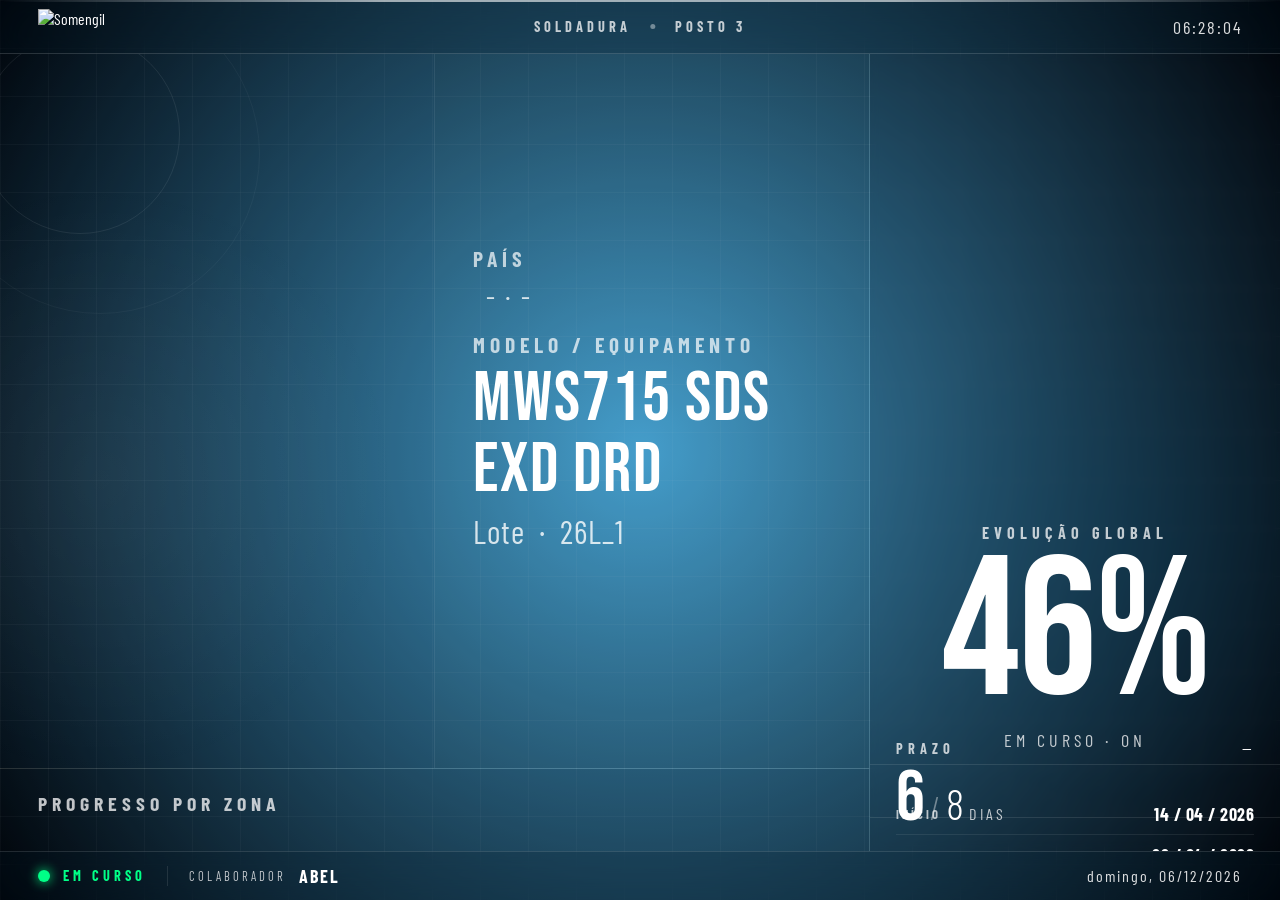
==== commit e33e41e7: "PS3: Histórico lê o intervalo AL1:CJ2 Co-Authored-By: Claude Opus 5.5 <noreply@anthropic.com> Claude" ====
--- a/3/index.html
+++ b/3/index.html
@@ -1092,7 +1092,7 @@
     listSource: {
       tab: 'PS3',
       mode: 'range-row-headers',
-      range: 'CU1:DT2',
+      range: 'AL1:CJ2',
       matchValue: '3',
       hideHeader: true,
       gridLayout: { cols: 4, rows: 3, flow: 'column' },
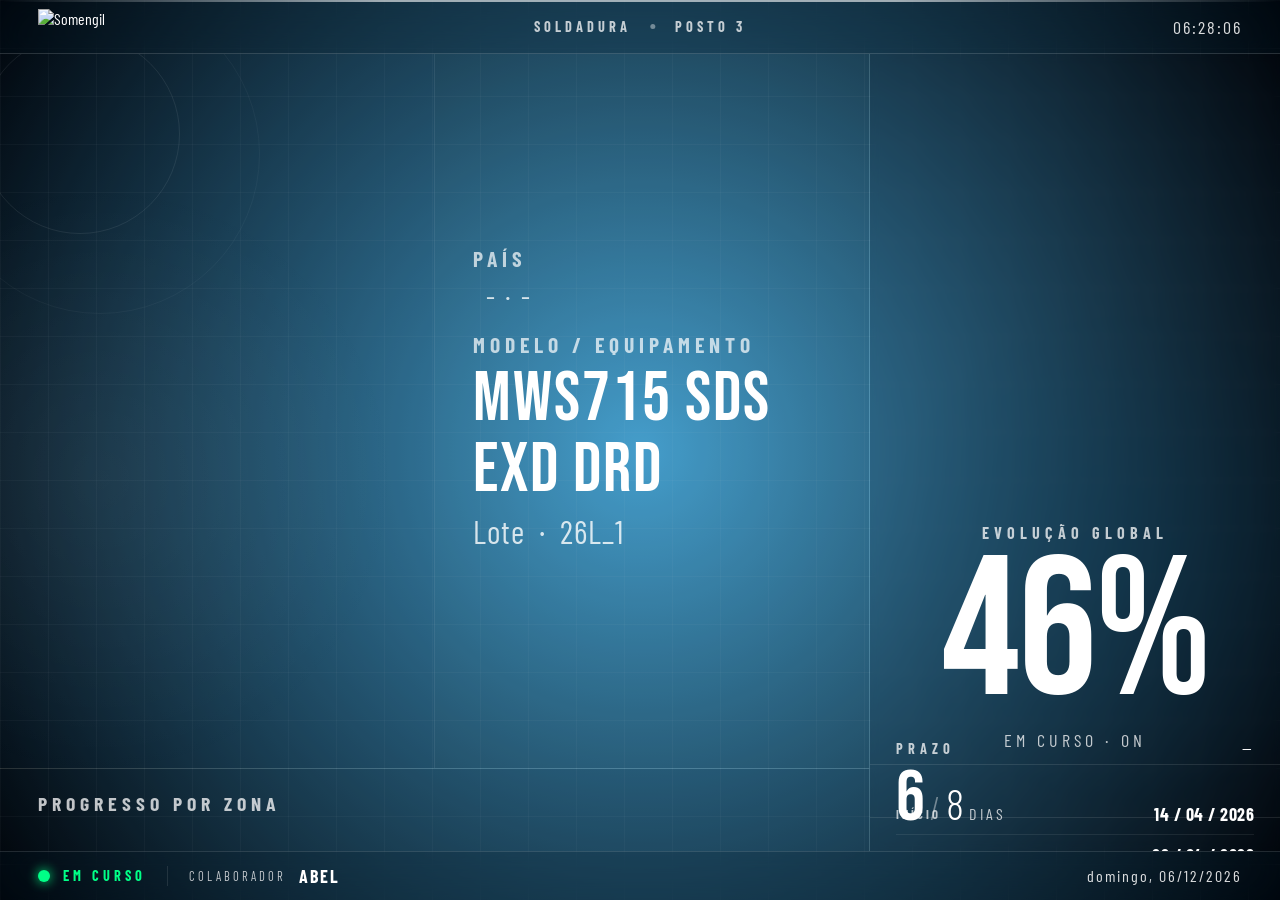
==== commit 287ca29a: "PS3 Histórico: intervalo AL1:CJ2 e leitura separada de cabeçalhos/valores O gviz tipava as colunas d" ====
--- a/3/index.html
+++ b/3/index.html
@@ -1253,14 +1253,27 @@
     tab: source.tab,
     range: source.range,
   };
-  const table = await fetchSheetTable(cfg);
+  const table = source.mode === 'range-row-headers' ? null : await fetchSheetTable(cfg);
 
   if (source.mode === 'range-row-headers') {
-    if (!table || !Array.isArray(table.rows) || table.rows.length < 2) {
-      return [];
-    }
-    const headerRow = table.rows[0];
-    const valueRow = table.rows[1];
+    // O gviz infere o tipo por coluna: com 2 linhas (texto + número) a coluna
+    // fica 'number' e os cabeçalhos de texto vêm a null. Por isso lê-se a
+    // linha de cabeçalhos e a linha de valores em pedidos separados.
+    const m = String(source.range || '').match(/^([A-Z]+)(\d+):([A-Z]+)(\d+)$/i);
+    let headerRow, valueRow;
+    if (m) {
+      const r1 = Number(m[2]);
+      const [hT, vT] = await Promise.all([
+        fetchSheetTable({ id: cfg.id, tab: cfg.tab, range: `${m[1]}${r1}:${m[3]}${r1}` }),
+        fetchSheetTable({ id: cfg.id, tab: cfg.tab, range: `${m[1]}${r1 + 1}:${m[3]}${r1 + 1}` }),
+      ]);
+      headerRow = hT && Array.isArray(hT.rows) ? hT.rows[0] : null;
+      valueRow = vT && Array.isArray(vT.rows) ? vT.rows[0] : null;
+    } else {
+      if (!table || !Array.isArray(table.rows) || table.rows.length < 2) return [];
+      headerRow = table.rows[0];
+      valueRow = table.rows[1];
+    }
     if (!headerRow || !valueRow || !Array.isArray(headerRow.c) || !Array.isArray(valueRow.c)) {
       return [];
     }
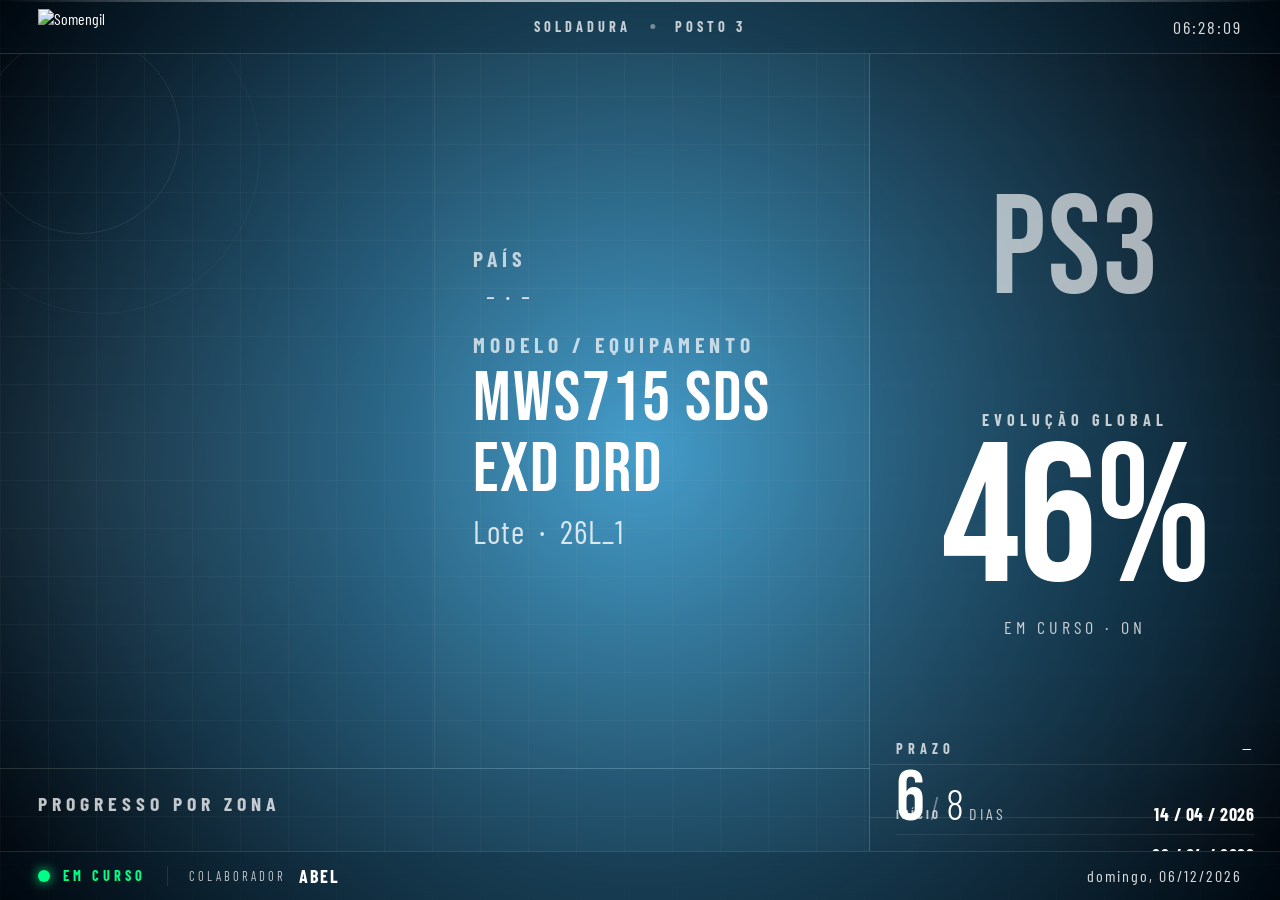
==== commit 818c3c34: "globe-brand (PS3, PS4, PS5) em todas as páginas Alinha a secção de evolução de 3, 4 e 5 com o weld: " ====
--- a/3/index.html
+++ b/3/index.html
@@ -71,11 +71,12 @@
 
       <!-- EVOLUÇÃO -->
       <div class="globe-section" style="flex-direction:column;gap:clamp(6px,1vh,10px);position:relative;">
+        <div class="globe-brand">PS3</div>
         <div class="h-priority h-priority-left" id="prioridadeAtiva" hidden>
           <span class="h-priority-label">Prioridade Ativa</span>
           <span class="h-priority-value" id="prioridadeAtivaValue">—</span>
         </div>
-        <div style="margin-top:auto;font-size:clamp(14px,1.8vh,20px);font-weight:700;letter-spacing:5px;text-transform:uppercase;color:rgba(255,255,255,0.75);">Evolução Global</div>
+        <div style="margin-top:50px;font-size:clamp(14px,1.8vh,20px);font-weight:700;letter-spacing:5px;text-transform:uppercase;color:rgba(255,255,255,0.75);">Evolução Global</div>
         <div id="evNum" style="font-family:'Bebas Neue',sans-serif;font-size:clamp(140px,22vh,340px);line-height:.85;letter-spacing:-2px;">46%</div>
         <div id="statusLabel" style="font-size:clamp(15px,2vh,22px);letter-spacing:4px;color:rgba(255,255,255,0.75);text-transform:uppercase;">Em Curso · ON</div>
         <div class="prio-curso" id="prioCurso" hidden>
